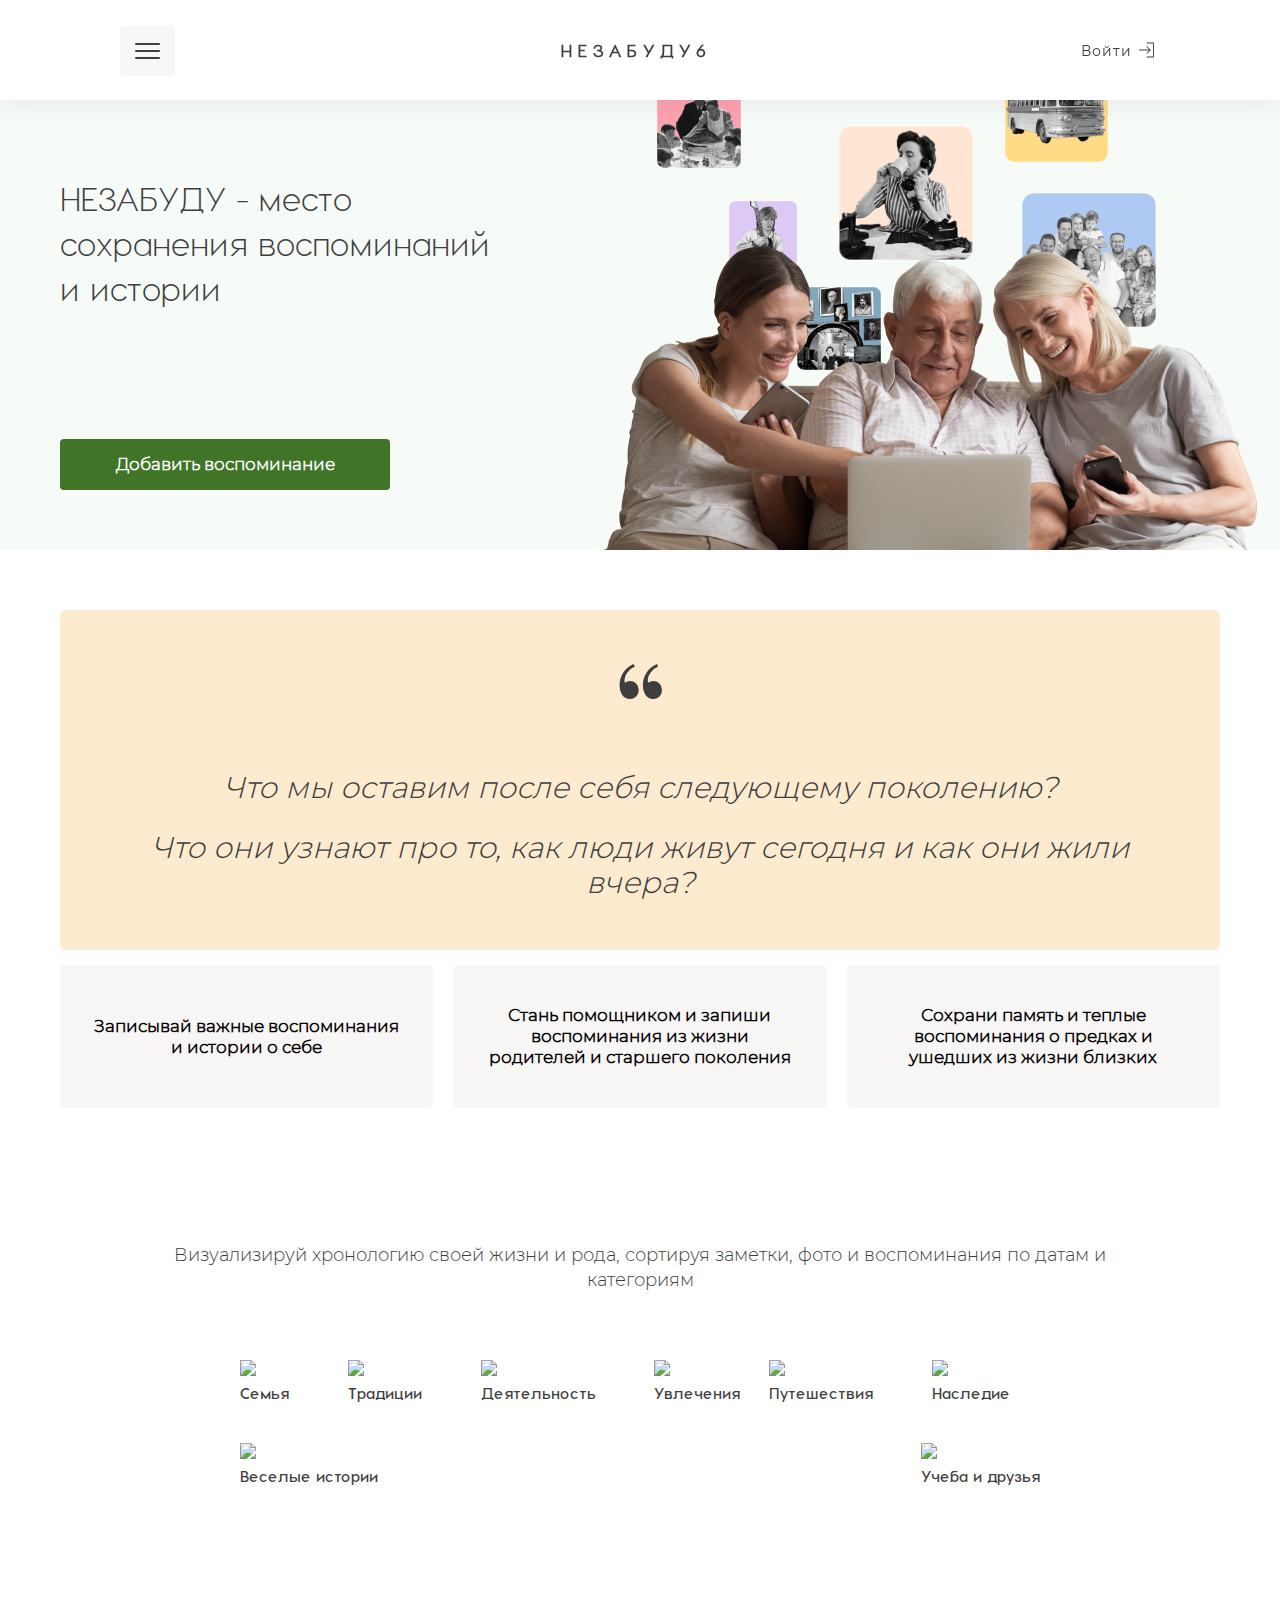
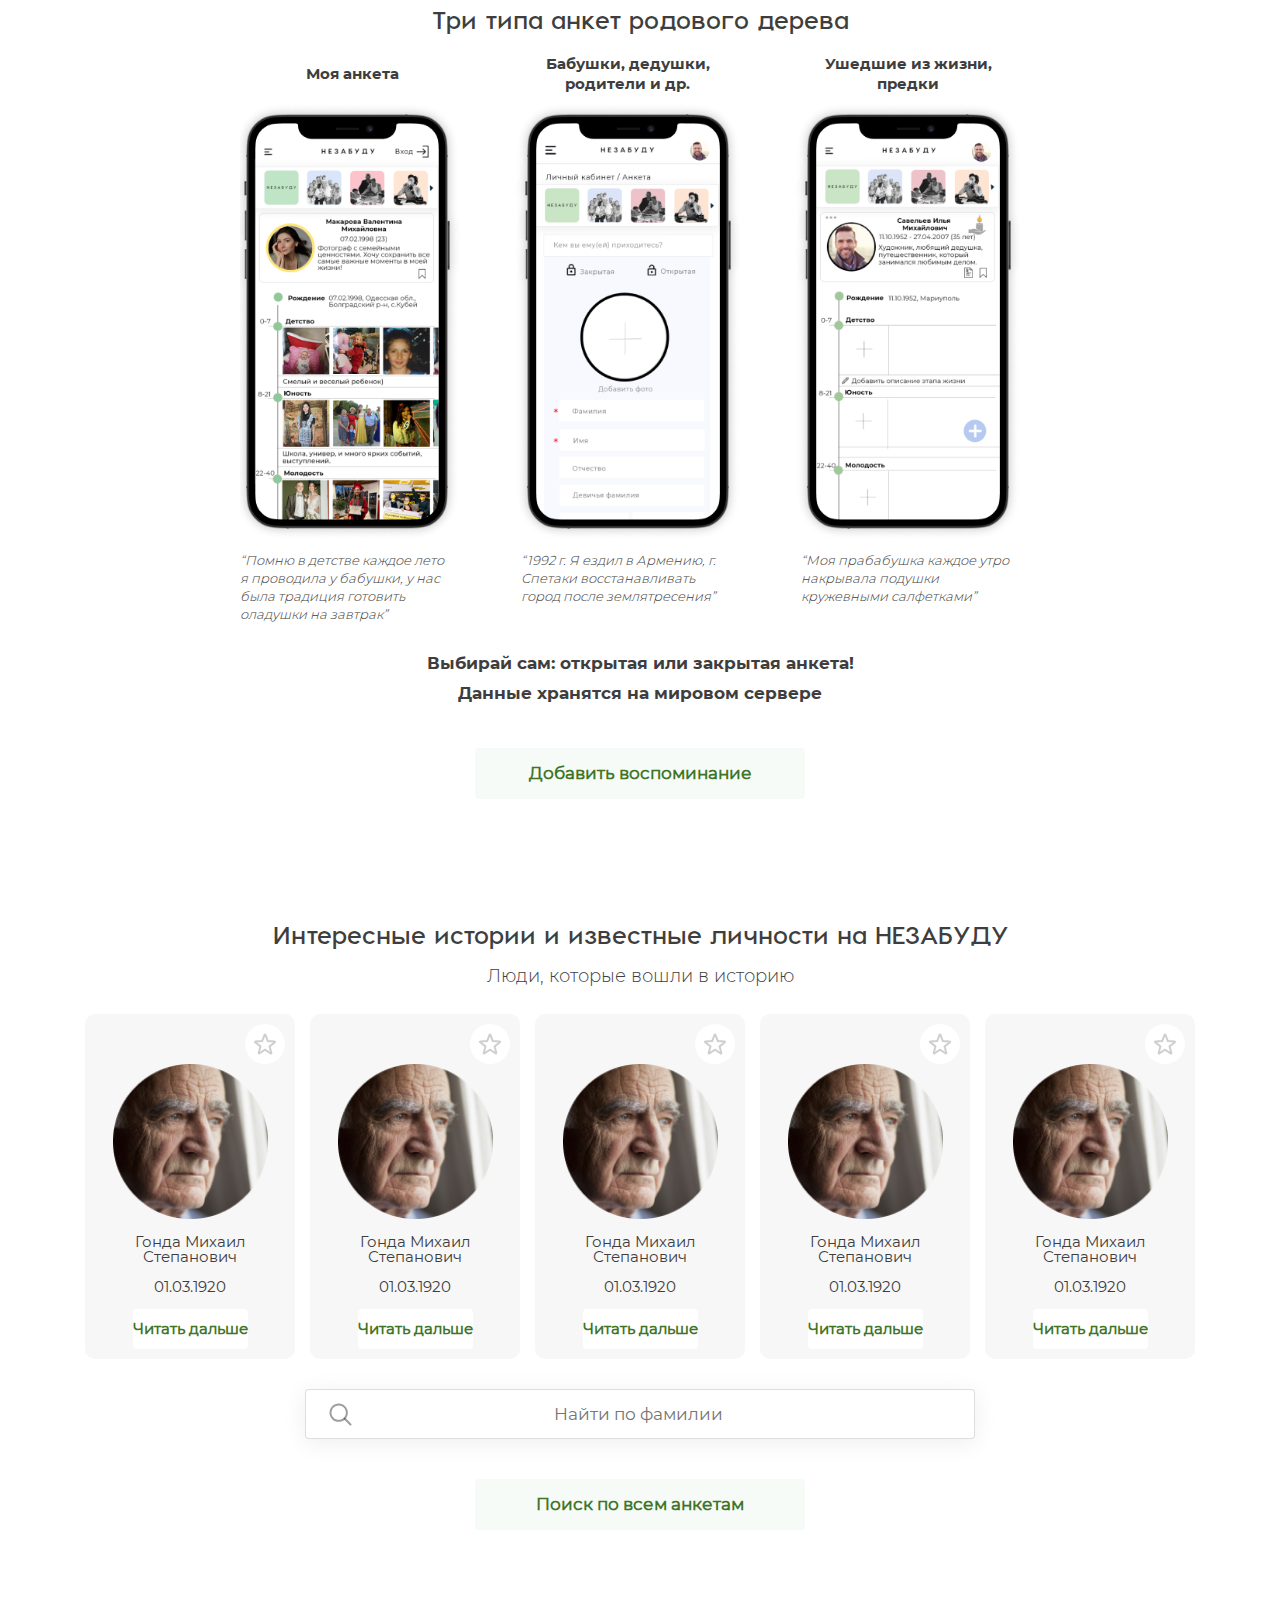
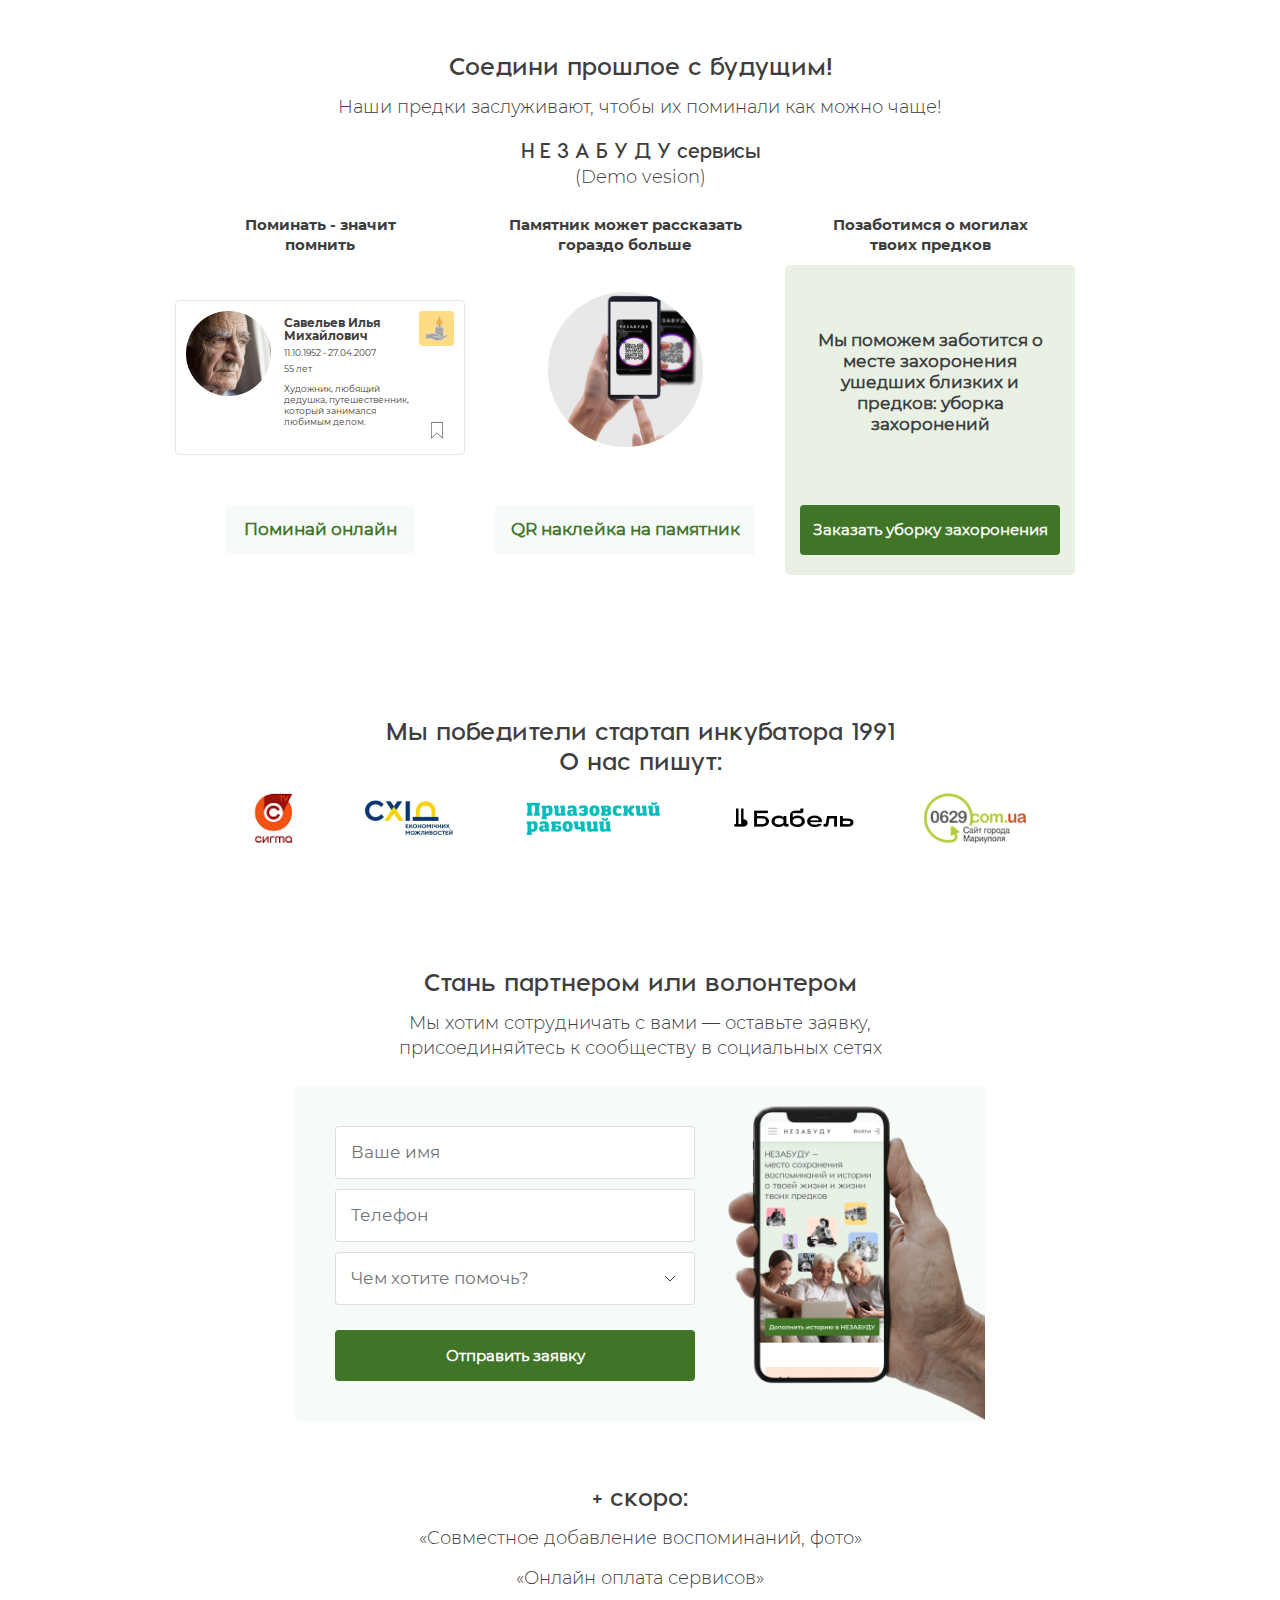
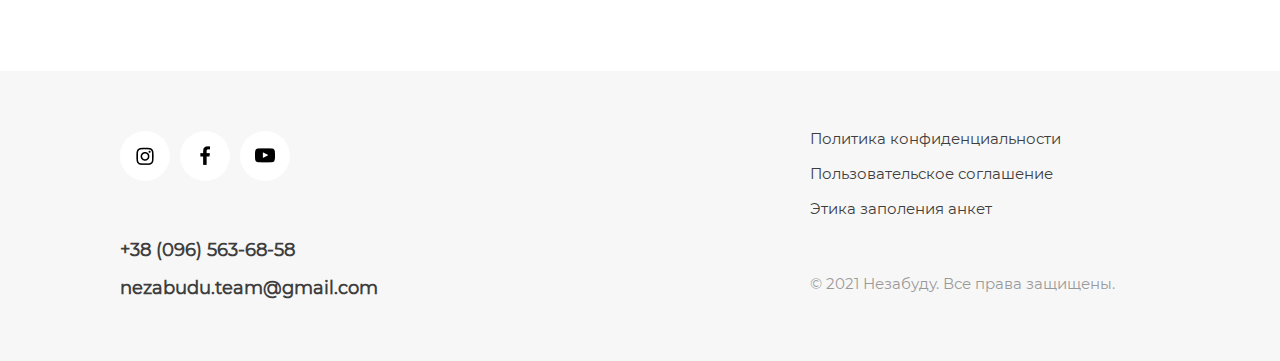
==== index.html @ 25ace6ac "fix" ====
<!DOCTYPE html>
<html lang="ru">
    <head>
        <meta charset="utf-8"/>
        <meta http-equiv="Content-Type" content="text/html; charset=utf-8"/>
        <meta name="viewport" content="width=device-width, initial-scale=1.0"/>
        <title>Nezabudu</title>

        <link rel="stylesheet" href="css/main.css?7" type="text/css" media="all"/>
        <link rel="stylesheet" href="css/reset.css" type="text/css" media="all"/>


        <!-- <link rel="stylesheet" href="https://unpkg.com/swiper@7/swiper-bundle.min.css"/>
        <script src="https://unpkg.com/swiper@7/swiper-bundle.min.js" defer></script> -->

        <link rel="stylesheet" type="text/css" href="js/slick-1.8.1/slick/slick.css?3"/>
        <link rel="stylesheet" type="text/css" href="js/slick-1.8.1/slick/slick-theme.css?3"/>
        <script type="text/javascript" src="//code.jquery.com/jquery-1.11.0.min.js"></script>
        <script type="text/javascript" src="//code.jquery.com/jquery-migrate-1.2.1.min.js"></script>
        <script type="text/javascript" src="js/slick-1.8.1/slick/slick.min.js"></script>

        <script type="text/javascript" src="js/main.js?7" defer></script>

    </head>
    <body>
        <header>
            <div id="header">
                <div class="header-title">НЕЗАБУДУ6</div>
                <a href="">
                        <div id="login">
                        Войти
                        <img src="img/sign-in.svg">
                    </div>
                </a>
            </div>
            <div class="menu">
                <input type="checkbox" id="menu-checkbox" />
                <label class="drawer-burg" for="menu-checkbox" onclick>
                    <span></span>
                    <span></span>
                    <span></span>
                </label>
                <div id="drawer-menu">
                    <label id="drawer-close" for="menu-checkbox">
                        <span></span>
                        <span></span>
                    </label>
                    <a href="">
                        <label for="menu-checkbox">
                            <div id="menu-1" class="drawer-menu"><img src="img/menu1.svg">Сохранить память</div>
                        </label>
                    </a>
                    <a href="">
                        <label for="menu-checkbox">
                            <div id="menu-2" class="drawer-menu"><img src="img/menu2.svg">Смотреть все анкеты</div>
                        </label>
                    </a>
                    <a href="">
                        <label for="menu-checkbox">
                            <div id="menu-3" class="drawer-menu"><img src="img/menu3.svg">Найти место захоронения</div>
                        </label>
                    </a>
                    <a href="">
                        <label for="menu-checkbox">
                            <div id="menu-4" class="drawer-menu"><img src="img/menu4.svg">Известные личности</div>
                        </label>
                    </a>
                    <a href="">
                        <label for="menu-checkbox">
                            <div id="menu-5" class="drawer-menu"><img src="img/menu5.svg">Уход за захоронениями</div>
                        </label>
                    </a>
                    <a href="">
                        <label for="menu-checkbox">
                            <div id="menu-6" class="drawer-menu"><img src="img/menu6.svg">Заказать QR код</div>
                        </label>
                    </a>
                    <a href="">
                        <label for="menu-checkbox">
                            <div id="menu-7" class="drawer-menu"><img src="img/menu7.svg">Стать партнером</div>
                        </label>
                    </a>
                    <a href="">
                        <label for="menu-checkbox">
                            <div id="menu-8" class="drawer-menu"><img src="img/menu8.svg">Стать волонтером</div>
                        </label>
                    </a>
                    <div id="menu-lang" class="drawer-menu"><input id="select-language" name="language" value= "Русский" readonly></input></div>

                </div>
            </div>
        </header>
        <main>
            <div id="main">
                <div class="wellcome-page">
                    <div class="wellcome-title">
                        НЕЗАБУДУ - место сохранения воспоминаний и истории
                    </div>
                    <a href="">
                        <div class="add-memory-button button">Добавить воспоминание</div>
                    </a>
                </div>
                <div class="cite-page">
                    <div class="cite-1">
                        <p>“</p>
                        Что мы оставим после себя следующему поколению? 
                        <p>Что они узнают про то, как люди живут сегодня и как они жили вчера?</p>
                    </div>
                    <div class="cite-2 cite">
                        Записывай важные воспоминания и истории о себе
                    </div>
                    <div class="cite-3 cite">
                        Стань помощником и запиши воспоминания из жизни родителей и старшего поколения
                    </div>
                    <div class="cite-4 cite">
                        Сохрани память и теплые воспоминания о предках и ушедших из жизни близких
                    </div>
                </div>
                <div class="timeline-type-page">
                    <div class="timeline-type-title title-2">
                        Визуализируй хронологию своей жизни и рода, сортируя заметки, фото и воспоминания по датам и категориям
                    </div>
                    <div class="timeline-type-block">
                        <div class="timeline-type">
                            <img src="img/Group1.jpg">
                            <div class="timeline-desc">Семья</div>
                        </div>
                        <div class="timeline-type">
                            <img src="img/Group2.jpg">
                            <div class="timeline-desc">Традиции</div>
                        </div>
                        <div class="timeline-type">
                            <img src="img/Group3.jpg">
                            <div class="timeline-desc">Деятельность</div>
                        </div>
                        <div class="timeline-type">
                            <img src="img/Group4.jpg">
                            <div class="timeline-desc">Увлечения</div>
                        </div>
                        <div class="timeline-type">
                            <img src="img/Group5.jpg">
                            <div class="timeline-desc">Путешествия</div>
                        </div>
                        <div class="timeline-type">
                            <img src="img/Group6.jpg">
                            <div class="timeline-desc">Наследие</div>
                        </div>
                        <div class="timeline-type">
                            <img src="img/Group7.jpg">
                            <div class="timeline-desc">Веселые истории</div>
                        </div>
                        <div class="timeline-type">
                            <img src="img/Group8.jpg">
                            <div class="timeline-desc">Учеба и друзья</div>
                        </div>
                    </div>
                </div>
                <div class="profile-type-page">
                    <div class="profile-type-title title">
                        Три типа анкет родового дерева
                    </div>
                    <div class="profile-type-block slide">
                        <div class="profile-type-block-1 profile-block">
                            <div class="profile-title-1 profile-title">Моя анкета</div>
                            <img src="img/mob1.png">
                            <div class="profile-desc-1 profile-desc">
                                “Помню в детстве каждое лето я проводила у бабушки, у нас была традиция готовить оладушки на завтрак”
                            </div>
                        </div>
                        <div class="profile-type-block-2 profile-block">
                            <div class="profile-title-2 profile-title">Бабушки, дедушки, родители и др.</div>
                            <img src="img/mob2.png">
                            <div class="profile-desc-2 profile-desc">
                                “1992 г. Я ездил в Армению, г. Спетаки восстанавливать город после землятресения”
                            </div>
                        </div>
                        <div class="profile-type-block-3 profile-block">
                            <div class="profile-title-3 profile-title">Ушедшие из жизни, предки</div>
                            <img src="img/mob3.png">
                            <div class="profile-desc-3 profile-desc">
                                “Моя прабабушка каждое утро накрывала подушки кружевными салфетками”
                            </div>
                        </div>
                    </div>
                    <div class="profile-ps">
                        Выбирай сам: открытая или закрытая анкета!
                        <br>Данные хранятся на мировом сервере 
                    </div>
                    <a href="">
                        <div class="add-memory-button button">Добавить воспоминание</div> 
                    </a>                   
                </div>
                <div class="search-page">
                    <div class="search-title title">
                        Интересные истории и известные личности на НЕЗАБУДУ
                    </div>
                    <div class="search-title-2 title-2">
                        Люди, которые вошли в историю
                    </div>
                    <!-- <div class="swiper"> -->
                        <div class="famous-profiles-block slide">
                            <div class="famous-profile-1 famous-profile swiper-slide">
                                <div class="favorite-profile"><img src="img/favorite.svg"></div>
                                <div class="img-profile"><img src="img/pensioner1.png"></div>
                                <div class="name-profile">Гонда Михаил Степанович</div>
                                <div class="birth-profile">01.03.1920</div>
                                <a href="">
                                    <div class="open-profile-button button">Читать дальше</div>
                                </a>
                            </div>
                            <div class="famous-profile-2 famous-profile swiper-slide">
                                <div class="favorite-profile"><img src="img/favorite.svg"></div>
                                <div class="img-profile"><img src="img/pensioner1.png"></div>
                                <div class="name-profile">Гонда Михаил Степанович</div>
                                <div class="birth-profile">01.03.1920</div>
                                <a href="">
                                    <div class="open-profile-button button">Читать дальше</div>
                                </a>
                            </div>
                            <div class="famous-profile-3 famous-profile swiper-slide">
                                <div class="favorite-profile"><img src="img/favorite.svg"></div>
                                <div class="img-profile"><img src="img/pensioner1.png"></div>
                                <div class="name-profile">Гонда Михаил Степанович</div>
                                <div class="birth-profile">01.03.1920</div>
                                <a href="">
                                    <div class="open-profile-button button">Читать дальше</div>
                                </a>
                            </div>
                            <div class="famous-profile-4 famous-profile swiper-slide">
                                <div class="favorite-profile"><img src="img/favorite.svg"></div>
                                <div class="img-profile"><img src="img/pensioner1.png"></div>
                                <div class="name-profile">Гонда Михаил Степанович</div>
                                <div class="birth-profile">01.03.1920</div>
                                <a href="">
                                    <div class="open-profile-button button">Читать дальше</div>
                                </a>
                            </div>
                            <div class="famous-profile-5 famous-profile swiper-slide">
                                <div class="favorite-profile"><img src="img/favorite.svg"></div>
                                <div class="img-profile"><img src="img/pensioner1.png"></div>
                                <div class="name-profile">Гонда Михаил Степанович</div>
                                <div class="birth-profile">01.03.1920</div>
                                <a href="">
                                    <div class="open-profile-button button">Читать дальше</div>
                                </a>
                            </div>
                        </div>
                        <!-- <div class="famous-profiles-block-pag swiper-pagination"></div> -->
                    <!-- </div> -->
                    <form class="search-block">
                        <input id="search-profile" type="search" placeholder="Найти по фамилии" required>
                        <a href="">
                            <button id="search-button" class="search-button button" type="submit">Поиск по всем анкетам</button>
                        </a>
                    </form>
                </div>
                <div class="memory-page">
                    <div class="memory-title-big title">Соедини прошлое с будущим!</div>
                    <div class="memory-title-2 title-2">
                        Наши предки заслуживают, чтобы их поминали как можно чаще!
                    </div>
                    <div class="memory-title-ps title">Н Е З А Б У Д У сервисы</div>
                    <div class="memory-title-ps title-2">(Demo  vesion)</div>
                    <div class="memory-desc-block slide">
                        <div class="memory-block-1 memory-block">
                            <div class="memory-title-1 memory-title">Поминать - значит помнить</div>
                            <div class="memory-img-1 memory-img">
                                <img class="memory-avatar" src="img/pensioner1.png">
                                <div class="memory-desc-1">
                                    <div class="memory-name">Савельев Илья Михайлович</div>
                                    <div class="memory-birth">11.10.1952 - 27.04.2007</div>
                                    <div class="memory-age">55 лет</div>
                                    <div class="memory-history">Художник, любящий дедушка, путешественник, который занимался любимым делом.</div>
                                </div>
                                <div class="memory-icon">
                                    <div class="memory-img-2-wrap"><img src="img/memory2.png"></div>
                                    <img class="memory-icon-2" src="img/memory3.svg">
                                </div>
                            </div>
                            <a href="">
                                <div class="memory-button-1 memory-button button">Поминай онлайн</div>
                            </a>
                        </div>
                        <div class="memory-block-2 memory-block">
                            <div class="memory-title-2 memory-title">Памятник может рассказать гораздо больше</div>
                            <div class="memory-img-2 memory-img">
                                <img src="img/memory1.png">
                                <div class="memory-block-2-desc"></div>
                            </div>
                            <a href="">
                                <div class="memory-button-2 memory-button button">QR наклейка на памятник</div>
                            </a>
                        </div>
                        <div class="memory-block-3 memory-block">
                            <div class="memory-title-3 memory-title">Позаботимся о могилах твоих предков</div>
                            <div class="memory-block-3-wrap">
                                <div class="memory-img-3">
                                    Мы поможем заботится о месте захоронения ушедших близких и предков: уборка захоронений
                                </div>
                                <a href="">
                                    <div class="memory-button-3 memory-button button">Заказать уборку захоронения</div>
                                </a>
                            </div>
                        </div>
                    </div>
                </div>
                <div class="awards-page">
                    <div class="awards-title title">
                        Мы победители стартап инкубатора 1991
                        <br>О нас пишут:
                    </div>
                    <div class="awards-block">
                        <div class="awards-img-1 awards-img"><img src="img/award1.png"></div>
                        <div class="awards-img-2 awards-img"><img src="img/award2.png"></div>
                        <div class="awards-img-3 awards-img"><img src="img/award3.png"></div>
                        <div class="awards-img-4 awards-img"><img src="img/award4.png"></div>
                        <div class="awards-img-5 awards-img"><img src="img/award5.png"></div>
                    </div>
                </div>
                <div class="volunteer-page">
                    <div class="volunteer-title title">Стань партнером или волонтером</div>
                    <div class="volunteer-title-2 title-2">
                        Мы хотим сотрудничать с вами — оставьте заявку, присоединяйтесь к сообществу в социальных сетях
                    </div> 
                    <div class="volunteer-form-block">
                        <div class="volunteer-img">
                            <img src="img/volunteer1.png">
                        </div>
                        <form class="volunteer-form">
                            <input id="volunteer-name" type="text" placeholder="Ваше имя" required>
                            <input id="volunteer-tel" type="tel" placeholder="Телефон" required>
                            <input id="volunteer-work" type="text" placeholder="Чем хотите помочь?" required readonly>

                            <button id="submit-button" class="submit-button button" type="submit">Отправить заявку</button>
                        </form>
                    </div>
                </div>
                <div class="page-ps">
                    <div class="cite-ps-text">
                        <p class="title">+ скоро:</p>
                        <p class="title-2">«Cовместное добавление воспоминаний, фото»</p>
                        <p class="title-2">«Онлайн оплата сервисов»</p>
                    </div>
                </div>
            </div>
        </main>
        <footer>
            <div id="footer">
                <div class="socnet-block">
                    <div class="inst socnet"><img src="img/inst.png"></div>
                    <div class="fb socnet"><img src="img/fb.png"></div>
                    <div class="ytb socnet"><img src="img/ytube.png"></div>
                </div>
                <div class="contacts">
                    <a class="contact-tel" href="tel:+380965636858">+38 (096) 563-68-58</a>
                    <a class="contact-email" href="mailto:nezabudu.team@gmail.com">nezabudu.team@gmail.com</a>
                </div>
                <div class="add-info">
                    <a class="privacy-policy link-info" href="">Политика конфиденциальности</a>
                    <a class="terms-use link-info" href="">Пользовательское соглашение</a>
                    <a class="ethics-use link-info" href="">Этика заполения анкет</a>
                </div>
                <div class="license">© 2021 Незабуду. Все права защищены.</div>
            </div>
        </footer>
    </body>
</html>
---- css/main.css ----
@import url(reset.css);

@font-face {
    font-family: "Visby CF bold";
    src: url('../fonts/VisbyCF/VisbyCF-Bold.ttf') format('truetype');
    font-weight: normal;
    font-style: normal;
    font-display: block;
}
@font-face {
    font-family: "Visby CF medium";
    src: url('../fonts/VisbyCF/VisbyCF-Medium.ttf') format('truetype');
    font-weight: normal;
    font-style: normal;
    font-display: block;
}
@font-face {
    font-family: "Visby CF light";
    src: url('../fonts/VisbyCF/VisbyCF-Light.ttf') format('truetype');
    font-weight: normal;
    font-style: normal;
    font-display: block;
}
@font-face {
    font-family: "Montserrat bold";
    src: url('../fonts/Montserrat/Montserrat-Bold.ttf') format('truetype');
    font-weight: normal;
    font-style: normal;
    font-display: block;
}
@font-face {
    font-family: "Montserrat regular";
    src: url('../fonts/Montserrat/Montserrat-Regular.ttf') format('truetype');
    font-weight: normal;
    font-style: normal;
    font-display: block;
}
@font-face {
    font-family: "Montserrat light";
    src: url('../fonts/Montserrat/Montserrat-Light.ttf') format('truetype');
    font-weight: normal;
    font-style: normal;
    font-display: block;
}
@font-face {
    font-family: "Playfair Display SC regular";
    src: url('../fonts/Playfair_Display_SC/PlayfairDisplaySC-Regular.ttf') format('truetype');
    font-weight: normal;
    font-style: normal;
    font-display: block;
}

body * {
    font-family: "Visby CF light", Arial, sans-serif;
    color: #3E3E3E;
    box-sizing: border-box;
    -webkit-tap-highlight-color: rgba(0, 0, 0, 0);
}
a {text-decoration: none;}
#header, #main, #footer {
    min-width: 320px;
}
#header {
    height: 60px;
    display: flex;
    align-items: center;
    position: fixed;
    background: #ffffff;
    width: 100%;
    box-shadow: 0px 4px 24px rgba(0, 0, 0, 0.07);
    z-index: 300;

}

#menu-checkbox {
    display: none;
}
#drawer-menu {
    display: flex;
    min-height: 560px;
    height: calc(100vh - 60px);
    background: #F7F7F7;
    font-family: "Montserrat regular", Arial, sans-serif;
    font-size: 17px;
    font-weight: 900;
    flex-direction: column;
    position: fixed;
    width: 100%;
    left: 0;
    top: calc(-100vh - 120px);
    transition: 0.4s;
    z-index: 290;

}
#menu-checkbox:checked ~ #drawer-menu {
    /* display: flex; */
    top: 60px;

}
#drawer-menu span {
    display: none;
}
.drawer-menu {
    height: 60px;
    margin-bottom: 2px;
    background: #ffffff;
    display: flex;
    align-items: center;
    padding-left: 30px;
    
}
#menu-lang {
    display: flex;
    align-items: flex-end;
    font-size: 16px;
    font-weight: 100;
    flex-grow: 1;
    background: #F7F7F7;
    padding-left: 0;
    position: relative;

}
#menu-lang input {
    height: 60px;
    background: #ffffff;
    width: 100%;
    display: flex;
    align-items: center;
    justify-content: space-between;
    padding-left: 15px;
    background: url(../img/menu-lang.svg) white;
    background-position: calc(100% - 35px) center;
    background-repeat: no-repeat;
    border: none;
    cursor: pointer;


}
#select-languageautocomplete-list {
    position: absolute;
    width: 100%;
    background: white;
    bottom: 60px;
    border-top: 1px solid rgba(62, 62, 62, 0.17);
    border-bottom: 1px solid rgba(62, 62, 62, 0.17);
}
#select-languageautocomplete-list div {
    height: 60px;
    display: flex;
    align-items: center;
    padding-left: 15px;
    border-bottom: 1px solid rgba(62, 62, 62, 0.17);

}
#select-languageautocomplete-list div:last-child {

    border-bottom: none;

}

#drawer-menu img {
    margin-right: 15px;
}
.drawer-burg {
    width: 35px;
    height: 35px;
    display: flex;
    flex-direction: column;
    justify-content: center;
    align-items: center;
    z-index: 310;
    margin-left: 20px;
    margin-top: 13px;
    position: fixed;
    cursor: pointer;
    /* position: absolute;
    top: 37px;
    right: 20px; */
}
.drawer-burg span {
    width: 25px;
    height: 2px;
    border-radius: 5px;

    background-color: #3E3E3E;
    position: absolute;
    /* transition: 0.4s; */


}
.drawer-burg span:nth-child(1) {
    transform: translateY(7px);
}
.drawer-burg span:nth-child(3) {
    transform: translateY(-7px);
}
#menu-checkbox:checked + .drawer-burg span:nth-child(1) {
    transform: rotate(45deg);
}
#menu-checkbox:checked + .drawer-burg span:nth-child(2) {
    display: none;
}
#menu-checkbox:checked + .drawer-burg span:nth-child(3) {
    transform: rotate(-45deg);
}
.header-title { 
    font-family: "Visby CF medium", Arial, sans-serif;
    font-style: normal;
    font-weight: bold;
    font-size: 17.5px;
    letter-spacing: 0.33em;
    flex-grow: 1;
    padding-left: 17px;
    margin-left: 55px;

}


#login {
    font-family: "Montserrat regular", Arial, sans-serif;
    font-style: normal;
    font-weight: 500;
    font-size: 14px;
    letter-spacing: 1px;
    display: flex;
    align-items: flex-end;
    margin-right: 5px;
    cursor: pointer;

}
#login img {
    margin: 0 6px;
}

#main {
    padding-top: 60px; 
}
.button {
    font-family: "Montserrat regular", Arial, sans-serif;
    font-weight: 600;
    font-size: 15px;
    height: 51px;
    border-radius: 4px;
    display: flex;
    align-items: center;
    justify-content: center;
    cursor: pointer;
    border: none;
}
.wellcome-page {
    display: flex;
    flex-direction: column;
    height: 580px;
    background: linear-gradient(0deg, #E7F1E6, #E7F1E6), #F7FBF7 url(img/wpage2.png);
    padding: 20px 15px;
    background-image: url('../img/wpage-small.png');
    background-position-x: center;
    background-repeat: no-repeat;
    background-position-y: bottom;
    background-size: cover;
}
.wellcome-title {
    font-family: "Visby CF light", Arial, sans-serif;
    color: #3E3E3E;
    font-weight: 500;
    font-size: 23px;
    line-height: 30px;
    flex-grow: 1;
    padding-top: 15px;

}
.wellcome-page .add-memory-button {
    font-family: "Montserrat light", Arial, sans-serif;
    width: 290px;
    background: linear-gradient(0deg, #407528, #407528), rgba(255, 255, 255, 0.35);
    color: #FFFFFF;
    font-weight: 600;
    font-size: 17px;
    margin: auto;
    
}
.cite-page {
    padding: 70px 15px;
    font-family: "Montserrat light", Arial, sans-serif;
}
.cite-1 p:first-child {
    font-family: "Playfair Display SC regular", Arial, sans-serif;
    font-style: normal;
    font-weight: normal;
    font-size: 137px;
    line-height: 30px;
    margin-bottom: 50px;



}
.cite-1 {
    background-color: #fce0b5a6;
    padding: 55px 25px 30px;
    border-radius: 5px;
    border-radius: 5px;
    font-weight: 500;
    font-size: 18px;
    line-height: 25px;
    font-style: italic;

}
.cite-1 p:last-child {
    margin-top: 25px;
}
.cite {
    padding: 40px 30px;
    background-color: #f8f5f5;
    margin-top: 15px;
    border-radius: 5px;
    color: black;
    font-weight: 600;
    font-size: 17px;
    line-height: 21px;
}



.timeline-type-title {
    margin-bottom: 20px;
    text-align: center;
    font-family: "Montserrat light", Arial, sans-serif;
    font-size: 15px;
    line-height: 20px;
}

.timeline-type-block {
    display: flex;
    flex-wrap: wrap;
    justify-content: space-between;
    width: 290px
}

.timeline-desc {
    text-align: center;
    margin-top: 10px;
    font-family: "Visby CF bold", Arial, sans-serif;
    font-size: 15px;
}

.timeline-type {
    margin-top: 25px;
}

.timeline-type img {
    width: 135px;
    /* height: 135px; */
}

.title {
    font-family: "Visby CF bold", Arial, sans-serif;
    font-size: 25px;
    line-height: 30px;
    text-align: center;
    margin-top: 70px;
}
.title-2 {
    font-family: "Montserrat light", Arial, sans-serif;
    font-size: 18px;
    margin: 15px 0 25px;
    text-align: center;
    line-height: 25px;
    padding: 0 5px;
}
.slide {
    min-width: 0;
}

.timeline-type-page, 
.profile-type-page, 
.memory-page, 
.awards-page, 
.volunteer-page {
    padding: 0 15px;
    display: flex;
    flex-direction: column;
    align-items: center;
}
.profile-block {
    display: flex;
    flex-direction: column;
    align-items: center;
    width: 214px;
    margin-right: 25px;

}

.profile-block img {
    width: 230px;
}

.profile-title {
    font-family: "Montserrat bold", Arial, sans-serif;
    font-size: 15px;
    line-height: 20px;
    margin: 25px 0 13px;
    height: 30px;
}
.profile-title-1 {
    margin-right: auto;
    margin-left: 10px;
}

.profile-desc {
    font-family: "Montserrat light", Arial, sans-serif;
    font-style: italic;
    font-size: 13px;
    line-height: 18px;
    margin-top: 10px;
}
.profile-type-block {

    overflow: hidden;
    width: 100vw;
    padding-left: 15px;
}
.profile-ps {
    font-family: "Montserrat bold", Arial, sans-serif;
    font-size: 17px;
    line-height: 30px;
    text-align: center;
    margin: 25px 0 10px;
}
.memory-desc-block::-webkit-scrollbar, .profile-type-block::-webkit-scrollbar, .famous-profiles-block::-webkit-scrollbar { width: 0; }
.memory-desc-block, .profile-type-block, .famous-profiles-block { -ms-overflow-style: none; }
.memory-desc-block, .profile-type-block, .famous-profiles-block { overflow: -moz-scrollbars-none; }

.profile-type-page .add-memory-button {
    margin-top: 30px;
    background: linear-gradient(0deg, #F7FBF7, #F7FBF7), #407528;
    color: #407528;
    font-family: "Montserrat regular", Arial, sans-serif;
    font-weight: 600;
    font-size: 17px;
    width: 290px;

}
.search-page {
    padding: 0 15px;
    display: flex;
    flex-direction: column;
    align-items: center;
}
.famous-profiles-block {
    display: flex;
    overflow: hidden;
    /* overflow-x: scroll; */
    width: 100vw;
    padding-left: 15px;
}
.famous-profile {
    font-family: "Montserrat regular", Arial, sans-serif;
    font-size: 15px;    
    background: #F7F7F7;
    border-radius: 10px; 
    width: 210px;
    height: 345px; 
    display: flex;
    flex-direction: column;
    align-items: center;
    padding: 10px;
    margin-right: 15px;
}
.famous-profile:last-child {
    margin-right: 0;
}
.favorite-profile {
    background: #ffffff;
    width: 40px;
    height: 40px;
    border-radius: 50%;
    display: flex;
    align-items: center;
    justify-content: center;
    margin-left: auto;

}
.img-profile {
    padding: 0px 20px;
}
.img-profile img {
    width: 155px;
}
.name-profile {
    margin: 15px 0;
    font-weight: 500;
    text-align: center;
}
.open-profile-button {
    background: #FFFFFF;
    color: #407528;
    width: 100%;
    height: 40px;
    margin-top: 15px;
    font-weight: 900;

}
.search-block {
    display: flex;
    flex-direction: column;
    align-items: center;
}
#search-profile {
    font-family: "Montserrat regular", Arial, sans-serif;
    font-size: 17px;
    text-align: left;
    padding-left: 65px;
    box-sizing: border-box;
    margin: 25px 0;
    height: 50px;
    width: 290px;
    color: rgba(62, 62, 62, 0.5);
    background-image: url('../img/search.svg');
    background-position: 23px 13px;
    background-repeat: no-repeat;
    outline: none;
    border: 1px solid rgba(62, 62, 62, 0.17);
    box-shadow: 0px 4px 24px rgba(0, 0, 0, 0.07);
    border-radius: 4px;
}
.search-button {
    background: linear-gradient(0deg, #F7FBF7, #F7FBF7), #407528;
    color: #407528;
    font-family: "Montserrat regular", Arial, sans-serif;
    font-weight: 600;
    font-size: 17px;
    width: 290px;
    border: none;

}
.memory-title {
    font-family: "Montserrat bold", Arial, sans-serif;
    font-size: 15px;
    line-height: 20px;
    margin: 15px 0 30px;
    width: 100%;
    text-align: center;
    padding: 0 40px;
}
.memory-desc-block {

    overflow: hidden;
    width: 100vw;
    padding-left: 15px;
}
.memory-title-2 {
    padding: 0 15px;
    margin: 15px 0;
}
.memory-title-3 {
    margin-bottom: 10px;
}
.memory-title-ps {
    margin-bottom: 10px;
    margin-top: 10px;
    font-size: 20px;
}
.memory-title-ps.title {
    margin-bottom: 0;
}
.memory-title-ps.title-2 {
    margin-top: 0;
    font-size: 18px;

}
.memory-block {
    width: 290px;
    display: flex;
    flex-direction: column;
    align-items: center;
    justify-content: space-between;
    min-height: 355px;
    padding-bottom: 20px;

}

.memory-block-2 {
    margin: 0 15px;

}
.memory-block-3 {
    margin-right: 30px;
}
.memory-img-1 {
    display: flex;
    justify-content: space-between;
    border: 1px solid #E8E8EB;
    border-radius: 4px;
    padding: 10px;
    width: 290px;
    margin: 0 auto;
    height: 155px;
}

.memory-avatar {
    width: 85px;
    height: 85px;
    margin-right: 13px;
}
.memory-desc-1 {
    display: flex;
    flex-direction: column;  
    width: 135px;
  
}
.memory-name {
    width: 140px;
    font-family: "Montserrat bold", Arial, sans-serif;
    font-size: 12px;
    line-height: 13px;
    margin: 5px 0;
}
.memory-birth, .memory-age, .memory-history {
    font-family: "Montserrat regular", Arial, sans-serif;
    font-size: 9px;
    line-height: 11px;
}
.memory-age {
    margin: 5px 0 9px;
}
.memory-img-2-wrap {
    width: 35px;
    height: 35px;
    background: #FFDB85;
    border-radius: 4px;
    display: flex;
    align-items: center;
    justify-content: center;
}
.memory-icon {
    display: flex;
    flex-direction: column;
    justify-content: space-between;
}
.memory-img-2-wrap img {
    width: 25px;
    height: 25px;
}
.memory-icon-2 {
    width: 12px;
    height: 17px;
    margin: 0 auto 5px;
}
.memory-img {
    margin-bottom: 35px;
}
.memory-img-2 img {
    width: 155px;
    margin: 0 auto;
}
.memory-button {
    width: 190px;
    height: 50px;
    background: linear-gradient(0deg, #F7FBF7, #F7FBF7), #407528;
    border-radius: 4px;
    font-family: "Montserrat regular", Arial, sans-serif;
    font-weight: 600;
    font-size: 17px;
    line-height: 21px;
    text-align: center;
    color: #407528;
    margin-bottom: 20px;
}
.memory-block a {
    /* margin-bottom: 20px; */

}
.memory-button-2 {
    width: 260px;
    padding: 0 10px;
}
.memory-img-2 {
    text-align: center;
    width: 290px;

}
.memory-block-3-wrap {
    display: flex;
    flex-direction: column;
    background: #c2d9b861;
    border-radius: 5px;
    padding: 0 15px;
}
.memory-img-3 {
    margin: 65px 0 70px;
    font-family: "Montserrat regular", Arial, sans-serif;
    font-weight: 600;
    font-size: 17px;
    line-height: 21px;
    text-align: center;
}
.memory-button-3 {
    background: linear-gradient(0deg, #407528, #407528), #407528;
    border-radius: 4px;
    color: #F7FBF7;
    font-family: "Montserrat regular", Arial, sans-serif;
    font-weight: 600;
    font-size: 15px;
    /* margin-bottom: 20px; */
    width: 260px;
    padding: 0 10px;

}
.awards-page {
    display: flex;
    flex-direction: column;

}
.awards-title {
    margin-bottom: 15px;
}
.awards-block {
    display: flex;
    flex-wrap: wrap;
}
.awards-img {
    flex-grow: 1;
    width: 50%;
    text-align: center;
    margin: 10px 0;
    display: flex;
    justify-content: center;
    align-items: center;
}
.volunteer-img img {
    position: relative;
    right: -15px;
    top: -15px;
    width: 290px;

}
.volunteer-img {
    height: 335px;
}
.volunteer-form-block {
    display: flex;
    flex-direction: column;
    align-items: center;
}
.volunteer-form {
    display: flex;
    flex-direction: column;
    align-items: center;
    position: relative;
}
.volunteer-form input {
    font-family: "Montserrat regular", Arial, sans-serif;
    border: 1px solid rgba(62, 62, 62, 0.17);
    border-radius: 4px;
    padding: 15px;
    font-size: 17px;
    line-height: 21px;
    color: rgba(62, 62, 62, 0.5);
    margin-bottom: 10px;
    width: 290px;
}
.submit-button {
    width: 290px;
    background: linear-gradient(0deg, #407528, #407528), rgba(255, 255, 255, 0.35);
    color: #FFFFFF;
}
.volunteer-form img {
    position: relative;
    top: -41px;
    left: 124px;
}
#volunteer-work {
    text-overflow: ellipsis;
    padding-right: 30px;
    cursor: pointer;
    background: url(../img/menu-lang.svg);
    background-repeat: no-repeat;
    background-color: white;
    background-position: 262px center;
    -webkit-tap-highlight-color: rgba(0, 0, 0, 0);

}


#volunteer-workautocomplete-list {
    position: relative;
    background: linear-gradient(0deg, #FFFFFF, #FFFFFF), #3E3E3E;
    border: 1px solid rgba(62, 62, 62, 0.17);
    border-radius: 4px;
    top: -209px;
    font-size: 16px;
    width: 290px;
    position: absolute;
    top: 178px;
    height: 299px;
    overflow-y: scroll;
}
#volunteer-workautocomplete-list div {
    color: rgba(62, 62, 62);
    height: fit-content;
    padding: 15px;
    border-bottom: 1px solid rgba(62, 62, 62, 0.17);
}
#volunteer-workautocomplete-list div:last-child {
    border-bottom: none;
}

.autocomplete-items div:hover {
    /*when hovering an item:*/
    background-color: #F7FBF7;

}
.page-ps {
    margin-bottom: 80px;
    padding: 0 15px;
}
.page-ps .title-2 {
    margin-bottom: 10px;
}
#footer {
    background: #F7F7F7;
    display: flex;
    flex-direction: column;
    align-items: center;
    font-family: "Montserrat regular", Arial, sans-serif;

}

.socnet-block {
    display: flex;
    justify-content: center;
    margin: 40px auto;
}

.socnet {
    background: #ffffff;
    width: 50px;
    height: 50px;
    border-radius: 50%;
    display: flex;
    align-items: center;
    justify-content: center;
    cursor: pointer;

}
.fb {
    margin: 0 10px;
}
.contacts {
    display: flex;
    flex-direction: column;
    align-items: center;
    font-weight: 900;
    font-size: 18px;

}
.contact-tel {
    text-decoration: none;
    margin-bottom: 20px;
}
.add-info {
    display: flex;
    flex-direction: column;
    align-items: center;
    margin: 50px auto;
    font-size: 15px;
}
.terms-use {
    margin: 20px auto;
}
.license {
    text-align: center;
    margin: 0 auto 30px;
    opacity: 0.5;
    font-size: 15px;


}
@media screen and (min-width: 350px) {
    .wellcome-page {
        background-position-y: bottom;

    }
    .timeline-type img {
        width: 155px;
    }
    .timeline-type-block {
        width: 330px;
        margin: 0 auto;
    }
    .wellcome-page .add-memory-button {
        width: 330px;
    }
}
@media screen and (min-width: 420px) {
    .wellcome-page {
        background-size: 130%;
        background-image: url(../img/wpage-big-big.png);

    }
}
@media screen and (min-width: 710px) {
    .wellcome-page {
        background-image: url('../img/wpage-big-big.png');
        background-position-y: 15px;
        background-size: cover;
    }
    .wellcome-title {
        padding-right: 300px;
    }
    .timeline-type-block {
        width: 680px;
        margin: 0 auto;
    }
    .timeline-type {
        margin-top: 25px;
    }
    .timeline-type-title {
        padding: 0 30px;

    }
    .search-title {
        padding: 0 30px;

    }
    #search-profile {
        width: 530px;
        margin-bottom: 40px;
        padding: 0 60px;
        text-align: center;    }
    .profile-type-block {
        justify-content: space-between;
        width: 700px;
        padding-left: 0;
    }
    .profile-title {
        display: flex;
        align-items: center;
        text-align: center;
    }
    .profile-title-1 {
        margin-right: 0;
    }
    .profile-type-page .add-memory-button {
        width: 330px;
    }
    .volunteer-page {
        padding-bottom: 50px;
    }
    .volunteer-title-2 {
        width: 610px;
    }
    .volunteer-form-block {
        flex-direction: row;
        background: #F7FBF7;
        border-radius: 5px;
        padding-left: 40px;

    }
    .volunteer-img {
        order: 1;

    }
    .submit-button {
        margin-bottom: 0;
    }
    
    .search-button {
        width: 330px;
    }
    .volunteer-img img {
        position: relative;
        right: 0px;
        top: 0;
        width: 290px;
    }
    .volunteer-form input {
        width: 360px;
    }
    .volunteer-form img {
        position: relative;
        top: -55px;
        left: 155px;
    }
    #volunteer-work {
        margin-bottom: 25px;
        background-position: 328px center;

    }
    .submit-button {
        width: 360px;

    }
    #volunteer-workautocomplete-list {
        top: 178px;
        width: 360px;
        font-size: 17px;
        height: 305px;

    }
    
}
@media screen and (min-width: 1024px) {
    .title {
        margin-top: 0;
    }
    #header {
        height: 100px;
    }
    .header-title {
        width: 100%;
        text-align: center;
        margin-left: 175px;
    }
    .drawer-burg {
        margin-left: 120px;
        margin-top: 26px;
        background: rgba(0, 0, 0, 0.03);
        border-radius: 4px;
        width: 55px;
        height: 50px;
    }
    #login {
        margin-right: 120px;
    }
    #drawer-menu {
        z-index: 1000;
        width: 465px;
        top: 0;
        left: -465px;
        height: 100vh;
    }
    #menu-checkbox:checked ~ #drawer-menu {
        left: 0; 
        top: 0;
    }
    #drawer-menu span {
        display: none;
        width: 25px;
        height: 2px;
        border-radius: 5px;
        background-color: #3E3E3E;
        position: absolute;
        top: 12px;
        cursor: pointer;
        z-index: 500;


    }
    #drawer-close {
        width: 25px;
        height: 25px;
        position: absolute;
        top: 20px;
        right: -40px;
        cursor: pointer;
        z-index: 500;

    }
    #menu-checkbox:checked ~ #drawer-menu span {
        display: block;
    }

    #drawer-menu span:nth-child(1) {
        transform: rotate(45deg);
    }
    #drawer-menu span:nth-child(2) {
        transform: rotate(-45deg);

    }
    #menu-checkbox:checked ~ #drawer-menu:before {
        content: "";
        width: calc(100vw + 500px);
        height: 100vh;
        left: 465px;
        top:0;
        position: absolute;
        background-color: rgba(0,0,0,.3);
        z-index: 1;
        transition: 0.3s;
    }
    #drawer-menu div,
    #drawer-menu label {
        z-index: 2;
    }
    #menu-lang input {
        background-position: calc(465px - 35px) center;
    }

    .wellcome-page,
    .cite-page,
    .timeline-type-page,
    .profile-type-page, 
    .memory-page, 
    .search-page,
    .awards-page, 
    .volunteer-page {
        padding: 60px 60px;
    }

    #main {
        padding-top: 100px;
    }
    .wellcome-page {
        background-image: url('../img/wpage-big.png');
        background-position-x: right;
        height: 450px;
        background-size: contain;
        background-position-y: bottom;

    
    }
    .wellcome-title {
        width: 450px;
        font-weight: 500;
        font-size: 33px;
        line-height: 45px;
        padding-right: 0;
    }
    .wellcome-page .add-memory-button {
        margin: 0;
        margin-right: auto;
    
    }
    .cite-page {
        display: flex;
        flex-wrap: wrap;
        justify-content: space-between;

    }
    .cite {
        width: calc((100% - 40px) / 3);
        text-align: center;
        display: flex;
        align-items: center;
    }
    .cite-1 {
        flex-grow: 1;
        text-align: center;
        font-size: 30px;
        width: 100%;
        padding: 80px 50px 50px;
        line-height: 35px;


    }
    .cite-3 {
        margin-left: 20px;
        margin-right: 20px;
    }
    .timeline-type-title {
        font-size: 18px;
        line-height: 25px;
        padding: 0 100px;
    }
    .timeline-type-block {
        width: 800px;
        margin: 0 auto;


    }
    .timeline-type {
        margin-top: 40px;
        margin-right: 30px;
    }
    .timeline-type:nth-child(4n) {
        margin-right: 0;
    }
    .profile-type-block {
        display: flex;
        justify-content: space-between;
        width: 800px;


    }
    .profile-title {
        display: flex;
        align-items: center;
        text-align: center;
        
    }
    
    /* .profile-type-block-2 {
        margin: 0 70px;
    } */
    .famous-profiles-block {
        display: flex;
        padding-left: 0;
        justify-content: center;

    }
    .famous-profile:last-child {
        display: none;
    }
    #search-profile {
        width: 670px;
        margin: 30px 0 40px;
    }
    
    .memory-desc-block {
        display: flex;
        justify-content: center;
        padding-left: 0;


    }
    .memory-img-1 {
        height: 155px;
    }
    .awards-block {
        flex-wrap: nowrap;
    }
    .awards-img {
        margin: 0 35px;
    }
    .awards-img:last-child {
        margin-right: 0;
    }
    .awards-img:first-child {
        margin-left: 0;
    }
    
    
    #footer {
        height: 290px;
        flex-wrap: wrap;
        padding: 0 120px;
        align-items: flex-start;
    }
    .socnet-block {
        margin: 60px 0;
    }
    .contacts {
        align-items: flex-start;
    }
    
    .add-info {
        margin: 60px 0;
        align-items: flex-start;
    }
    .license {
        margin: 0;
        text-align: left;

    }
    .add-info, .license {
        width: 350px;
        margin-left: auto;   
    }
    .terms-use {
        margin-left: 0;
        margin-right: 0;
    }
}
@media screen and (min-width: 1130px) {
    .famous-profile:last-child {
        display: flex;
    }
}
/* body {
    font-size: 14px;
    font-weight: 400;
    line-height: 1.46;
    color: #939292;
}


div {
    box-sizing: border-box;
}
.text-gray-dark {
    color: #333;
}
.text-gray-light {
    color: #939292;
}

a,
a:focus,
a:active {
    color: #333;
    text-decoration: none;
    outline: none;
}
.button {
    position: relative;
    box-sizing: border-box;
    color: white;
    transition: 300ms all ease-in-out;
    cursor: pointer;
    border: none;
    text-overflow: ellipsis;
} */
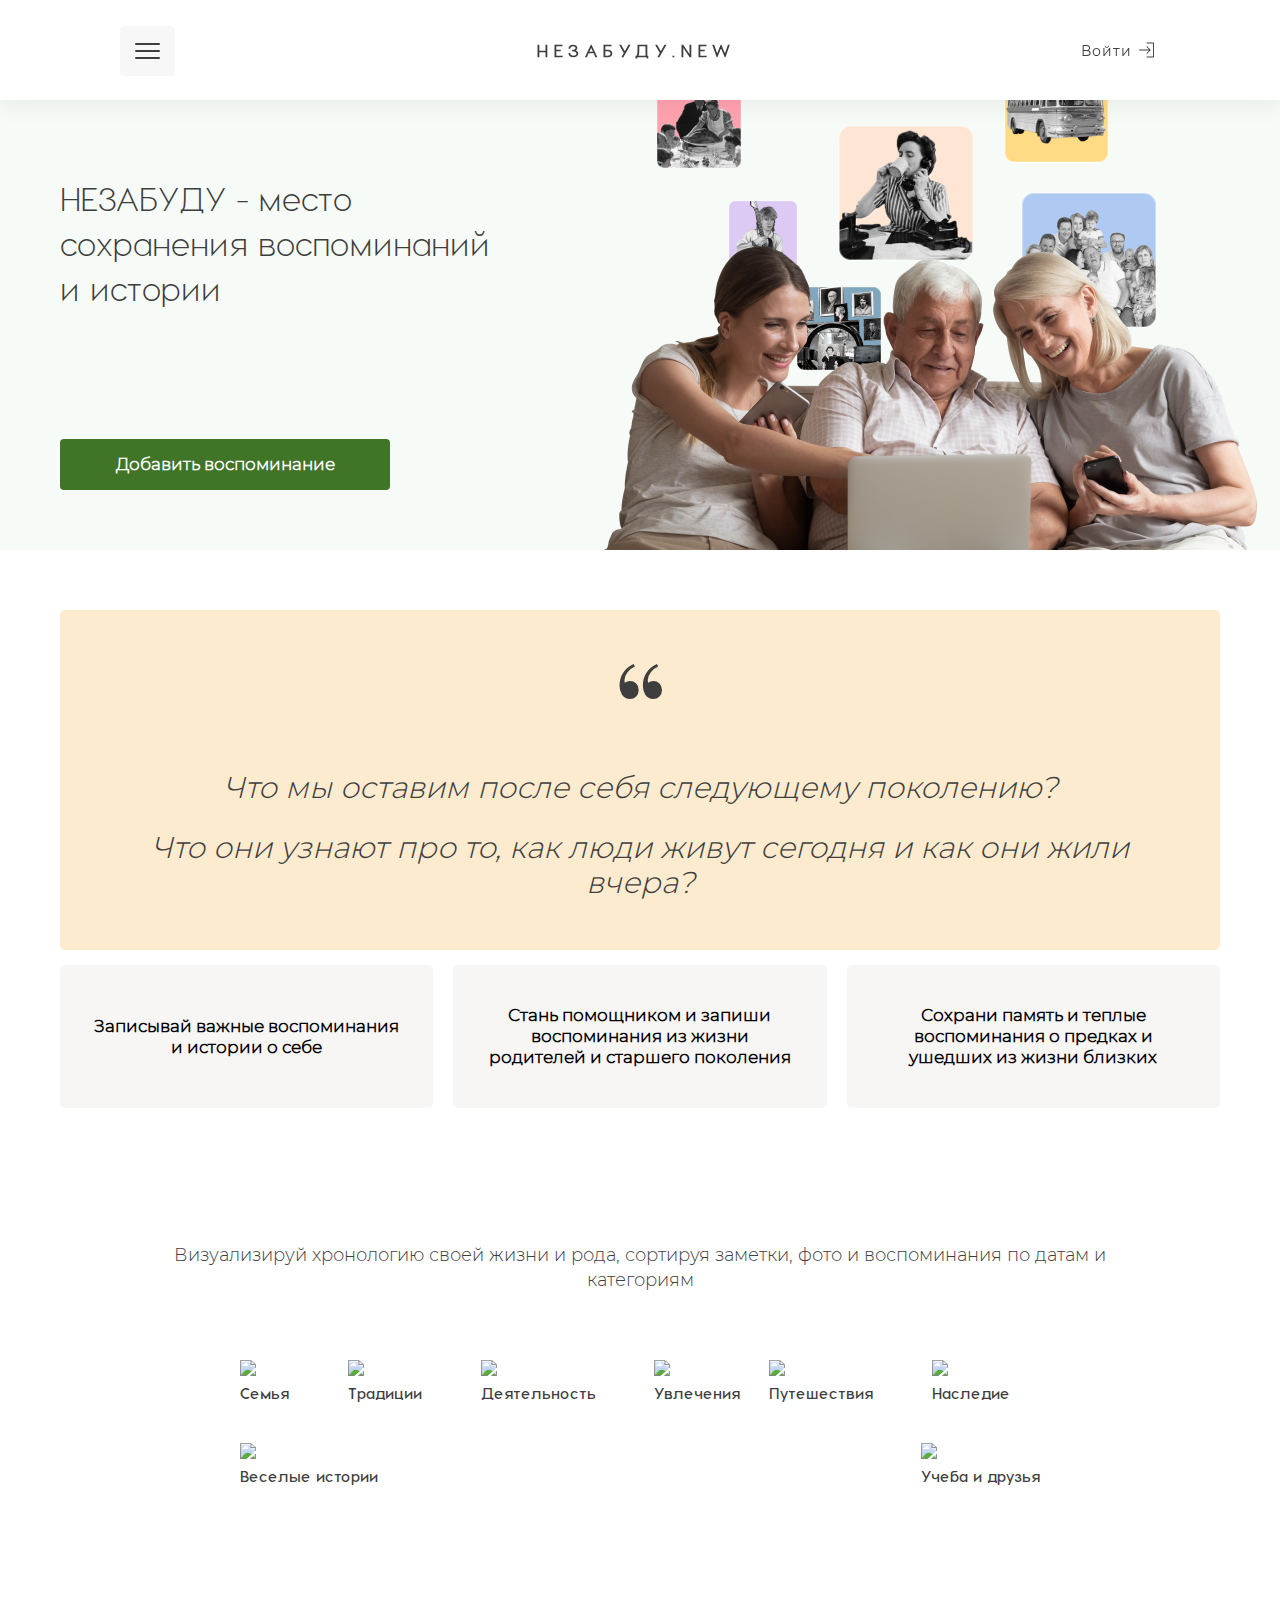
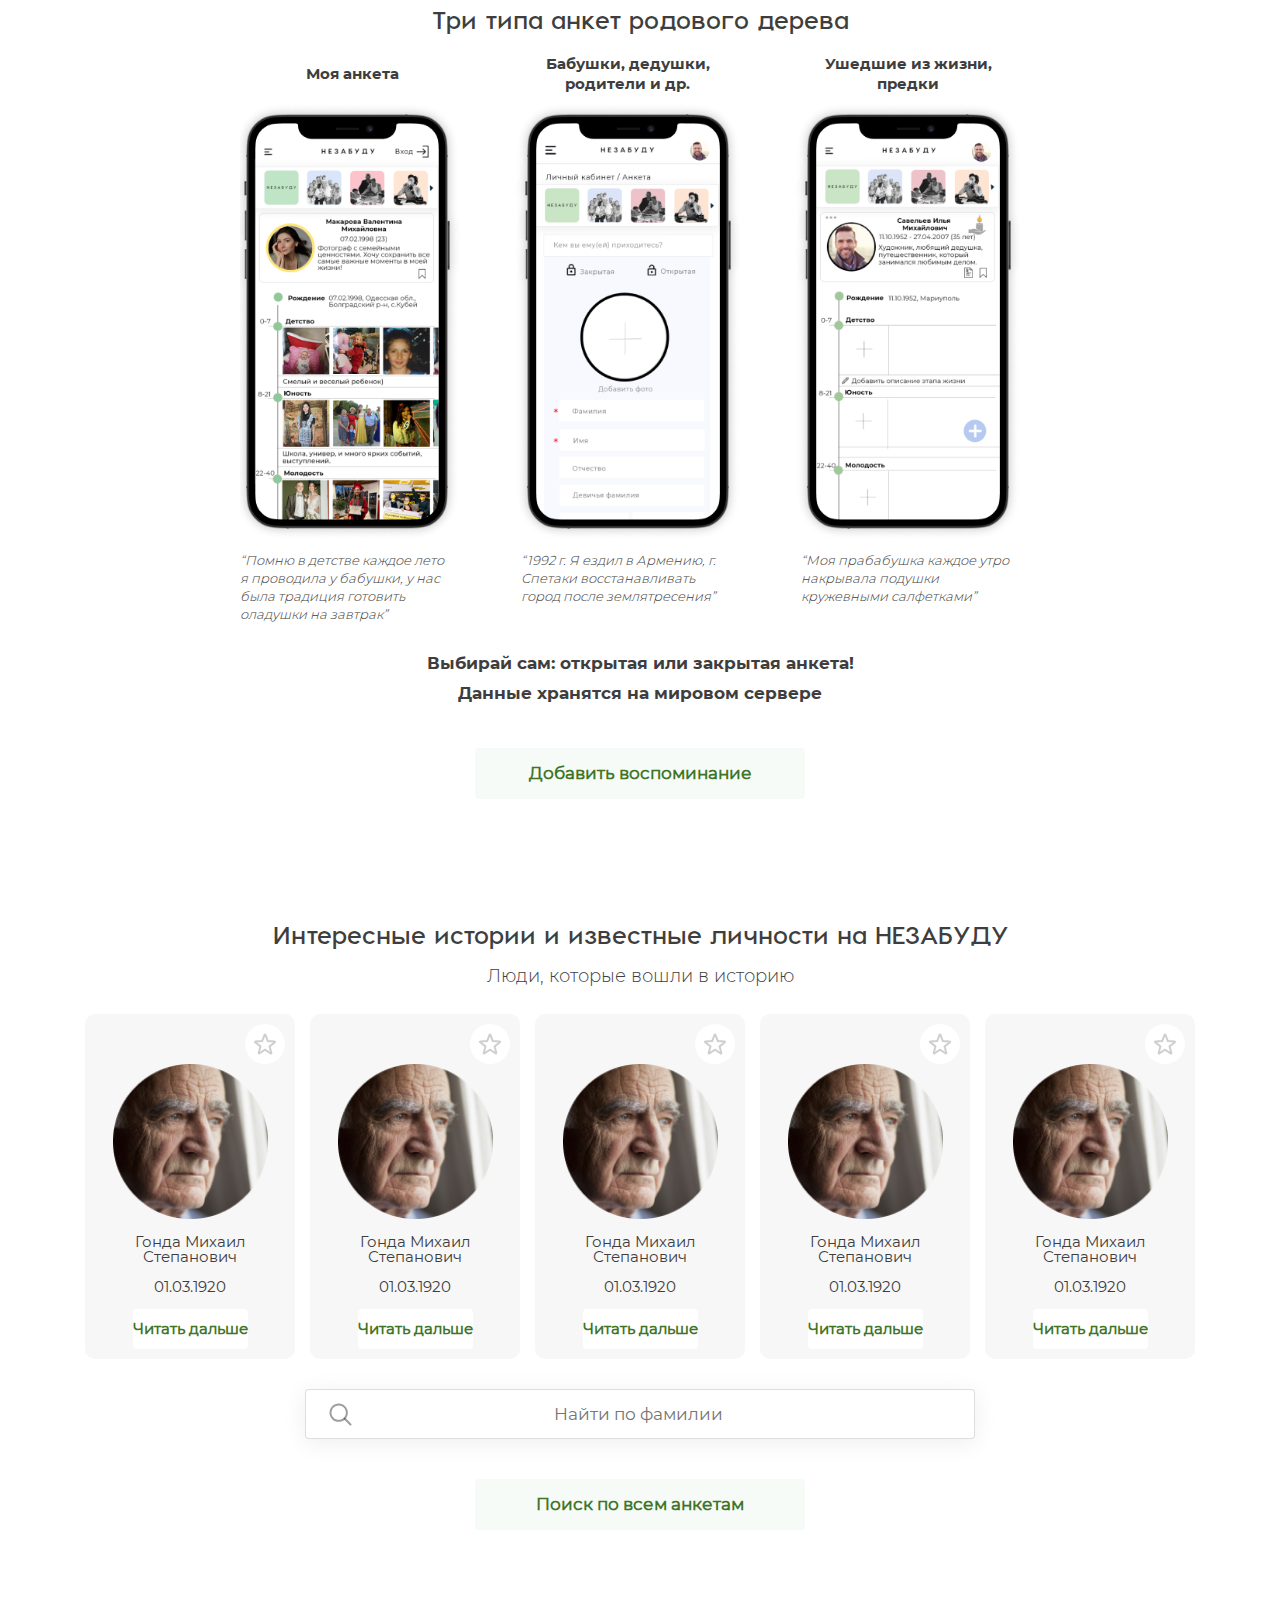
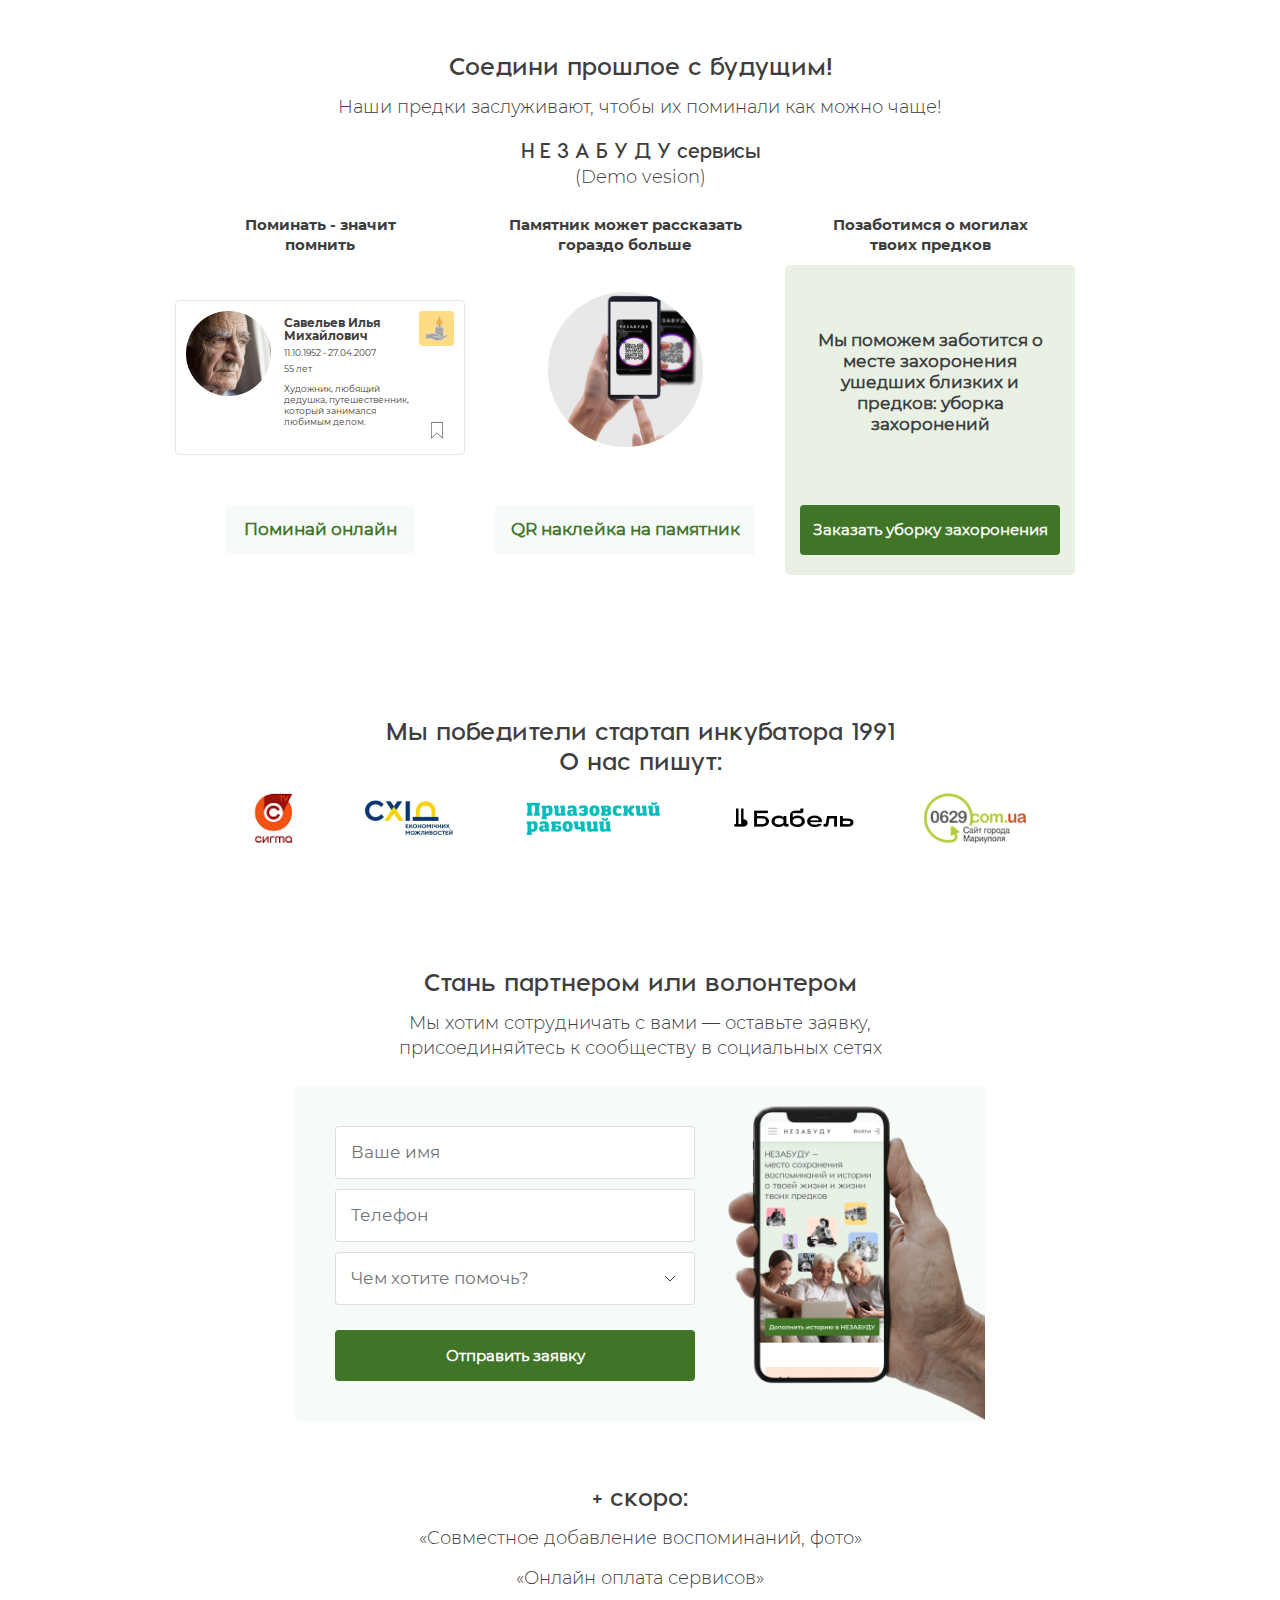
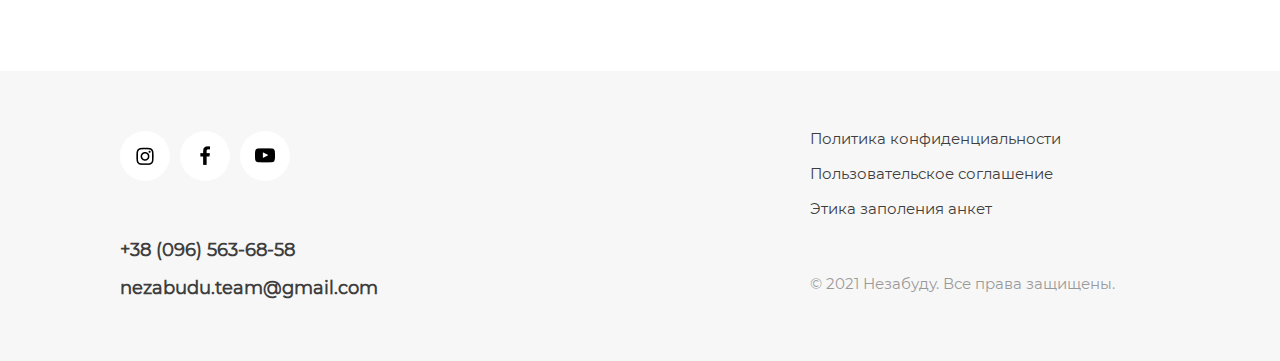
==== commit 7df482b5: "fix" ====
--- a/index.html
+++ b/index.html
@@ -6,26 +6,26 @@
         <meta name="viewport" content="width=device-width, initial-scale=1.0"/>
         <title>Nezabudu</title>
 
-        <link rel="stylesheet" href="css/main.css?7" type="text/css" media="all"/>
+        <link rel="stylesheet" href="css/main.css?10" type="text/css" media="all"/>
         <link rel="stylesheet" href="css/reset.css" type="text/css" media="all"/>
 
 
         <!-- <link rel="stylesheet" href="https://unpkg.com/swiper@7/swiper-bundle.min.css"/>
         <script src="https://unpkg.com/swiper@7/swiper-bundle.min.js" defer></script> -->
 
-        <link rel="stylesheet" type="text/css" href="js/slick-1.8.1/slick/slick.css?3"/>
-        <link rel="stylesheet" type="text/css" href="js/slick-1.8.1/slick/slick-theme.css?3"/>
+        <link rel="stylesheet" type="text/css" href="js/slick-1.8.1/slick/slick.css?4"/>
+        <link rel="stylesheet" type="text/css" href="js/slick-1.8.1/slick/slick-theme.css?4"/>
         <script type="text/javascript" src="//code.jquery.com/jquery-1.11.0.min.js"></script>
         <script type="text/javascript" src="//code.jquery.com/jquery-migrate-1.2.1.min.js"></script>
         <script type="text/javascript" src="js/slick-1.8.1/slick/slick.min.js"></script>
 
-        <script type="text/javascript" src="js/main.js?7" defer></script>
+        <script type="text/javascript" src="js/main.js?9" defer></script>
 
     </head>
     <body>
         <header>
             <div id="header">
-                <div class="header-title">НЕЗАБУДУ6</div>
+                <div class="header-title">НЕЗАБУДУ.NEW</div>
                 <a href="">
                         <div id="login">
                         Войти
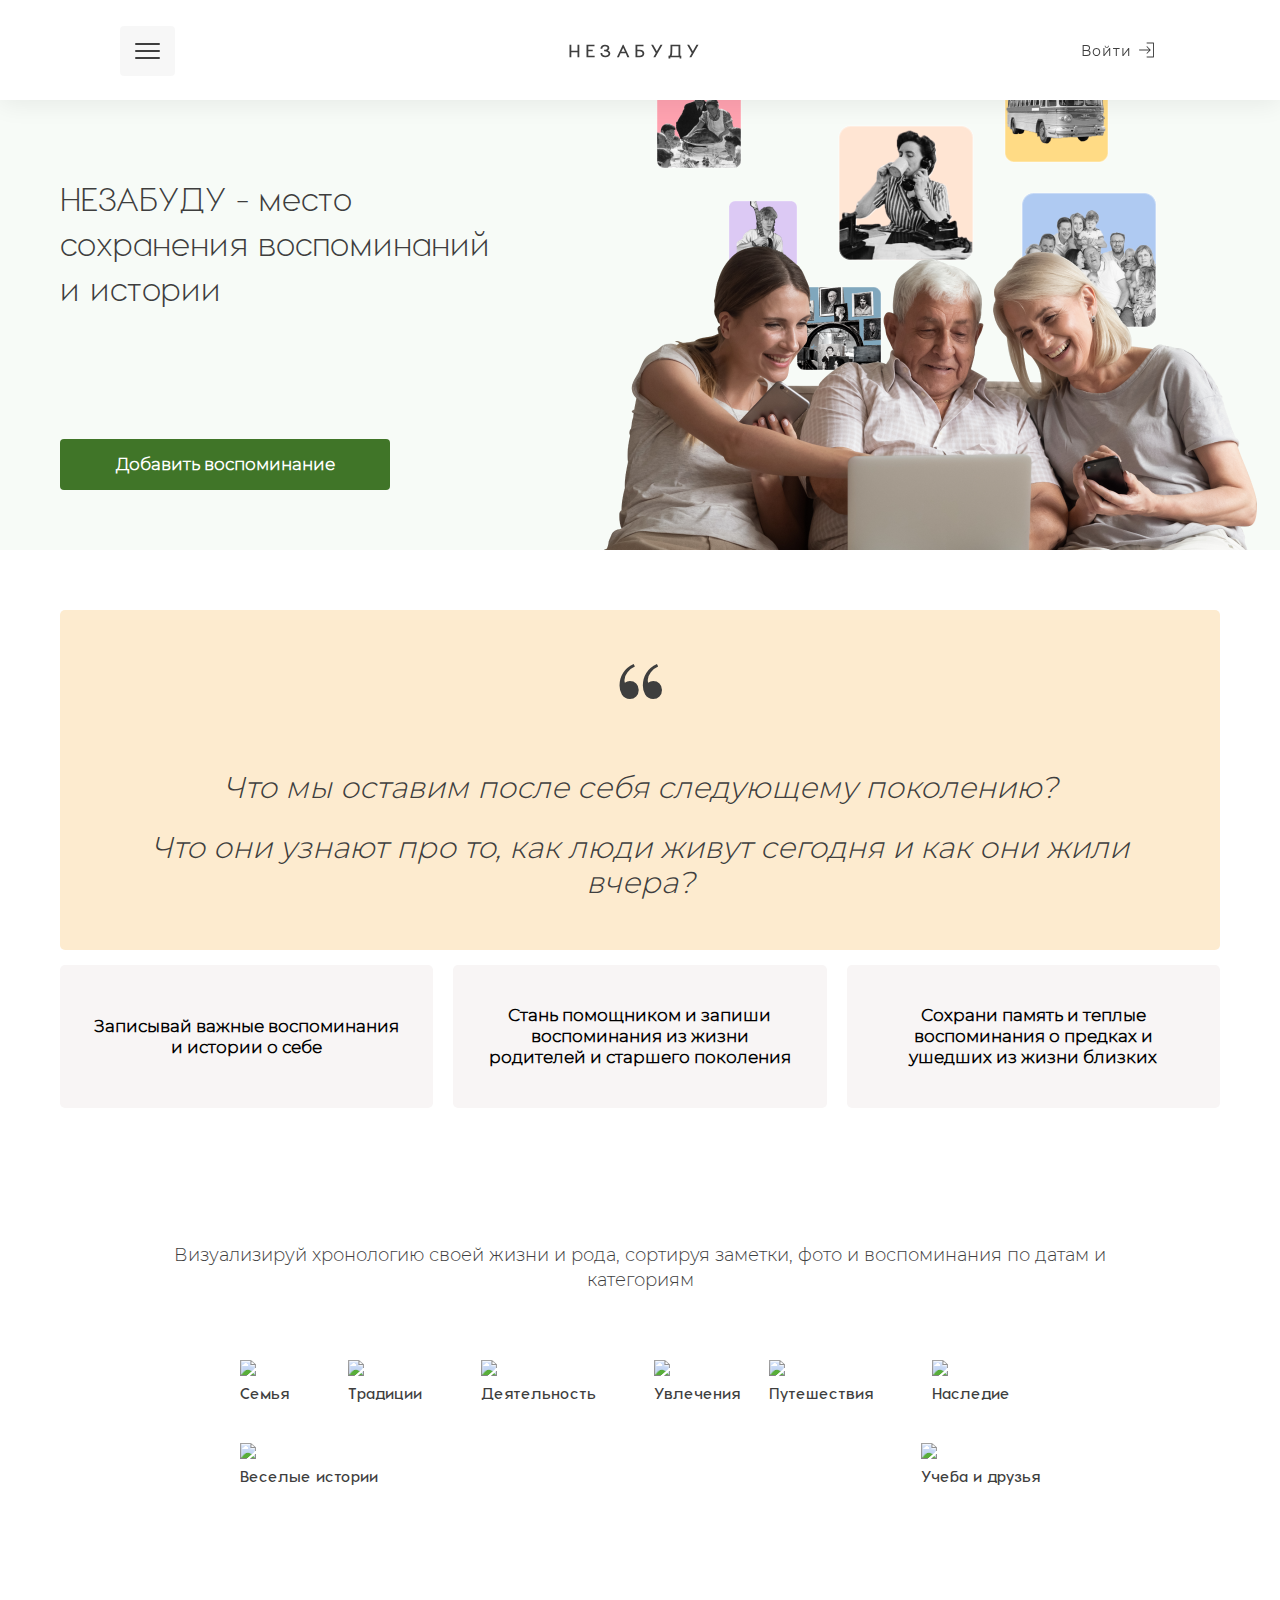
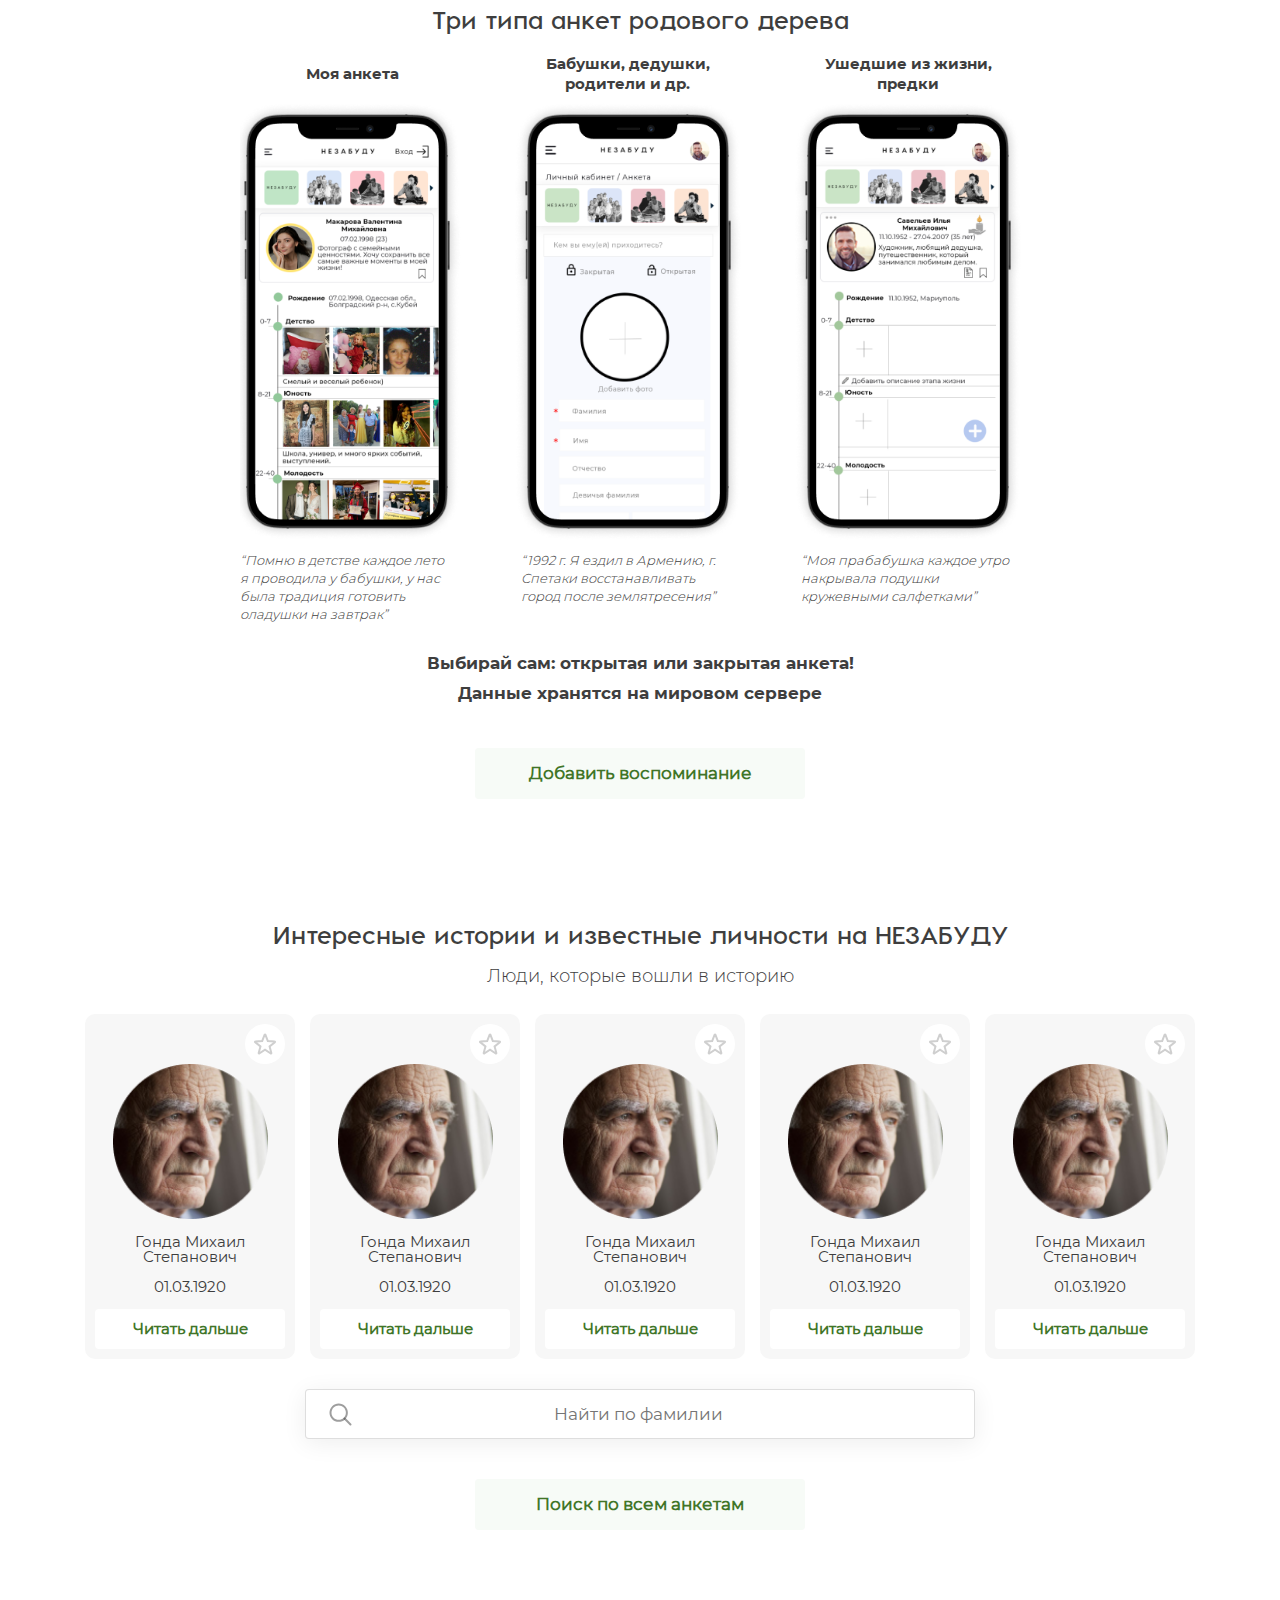
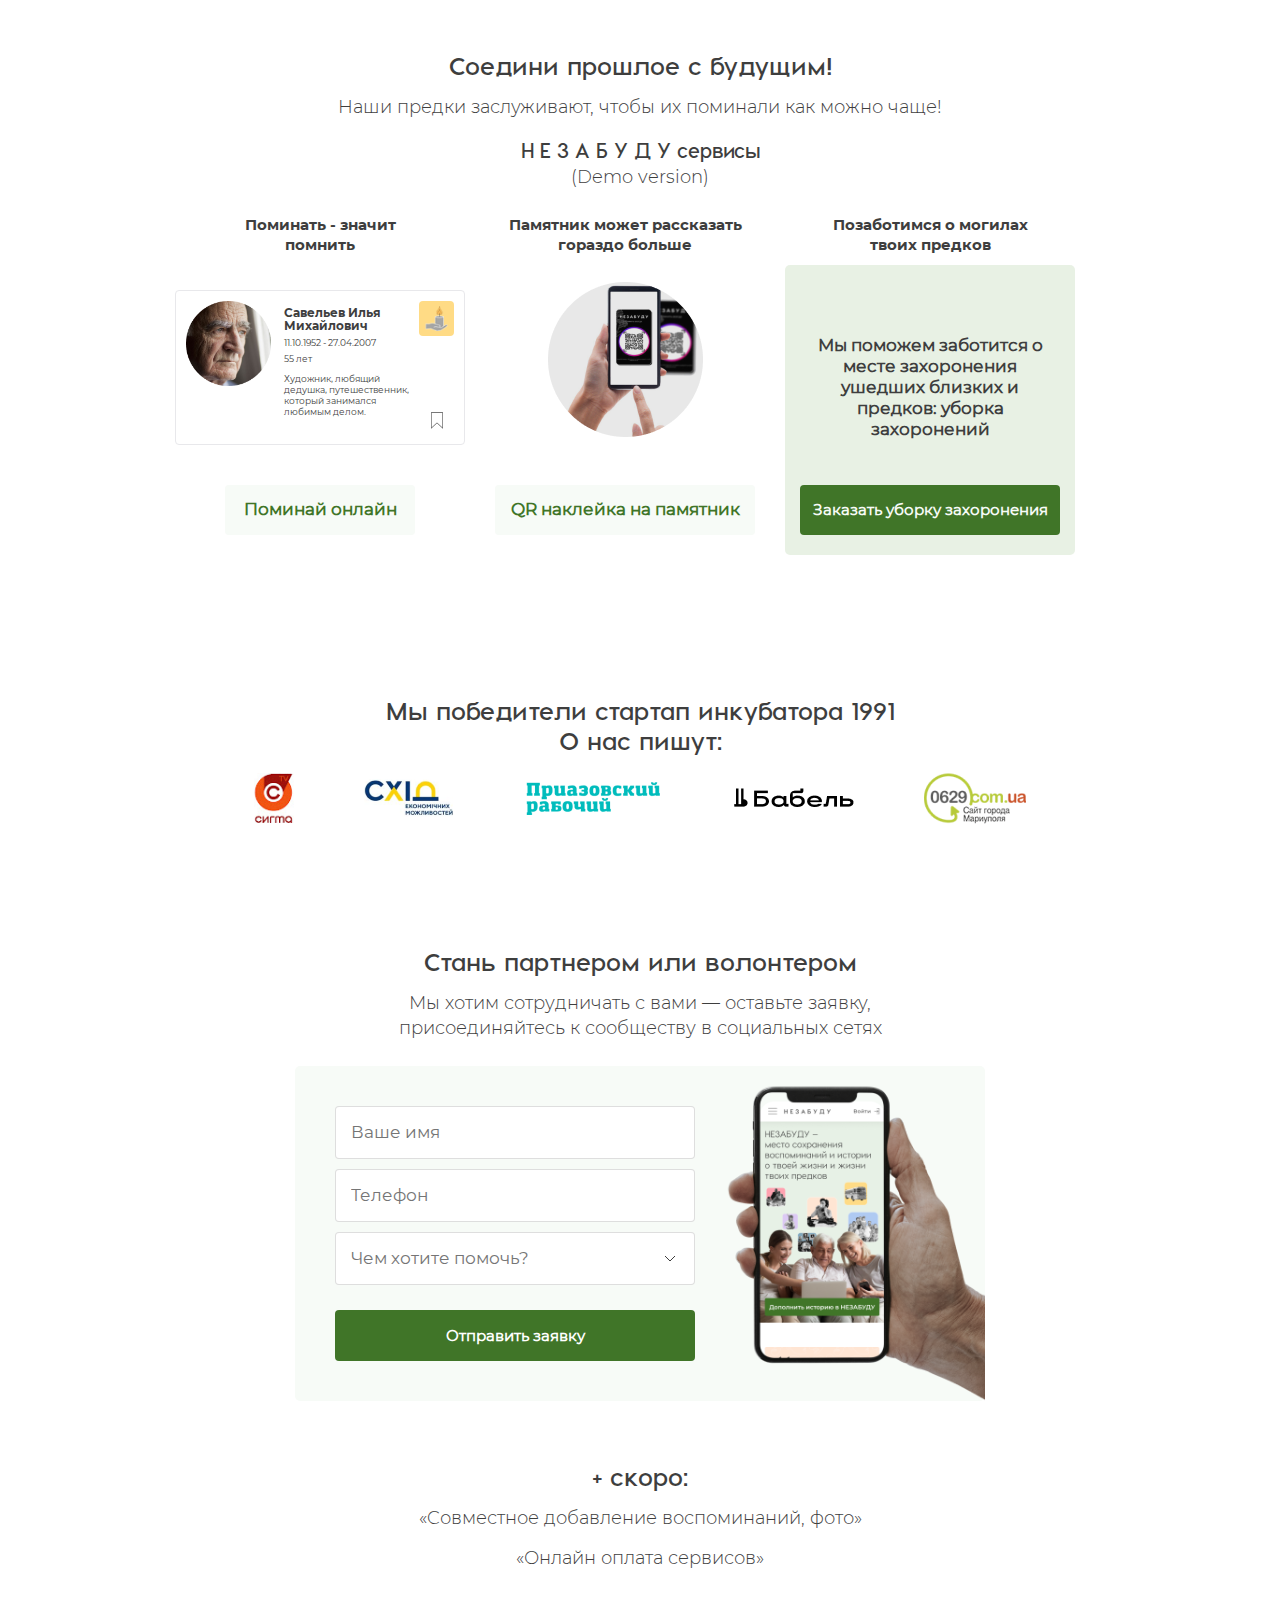
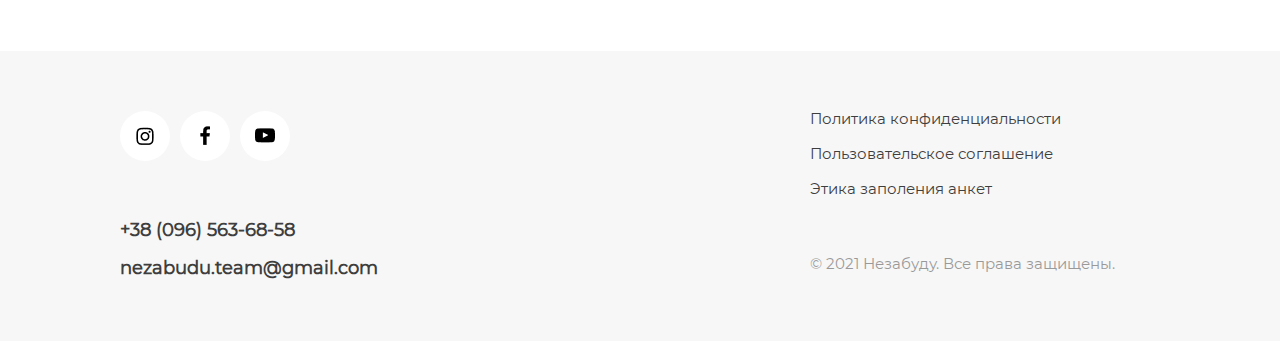
==== commit c2930275: "fix" ====
--- a/index.html
+++ b/index.html
@@ -6,7 +6,7 @@
         <meta name="viewport" content="width=device-width, initial-scale=1.0"/>
         <title>Nezabudu</title>
 
-        <link rel="stylesheet" href="css/main.css?10" type="text/css" media="all"/>
+        <link rel="stylesheet" href="css/main.css?12" type="text/css" media="all"/>
         <link rel="stylesheet" href="css/reset.css" type="text/css" media="all"/>
 
 
@@ -19,13 +19,13 @@
         <script type="text/javascript" src="//code.jquery.com/jquery-migrate-1.2.1.min.js"></script>
         <script type="text/javascript" src="js/slick-1.8.1/slick/slick.min.js"></script>
 
-        <script type="text/javascript" src="js/main.js?9" defer></script>
+        <script type="text/javascript" src="js/main.js?11" defer></script>
 
     </head>
     <body>
         <header>
             <div id="header">
-                <div class="header-title">НЕЗАБУДУ.NEW</div>
+                <div class="header-title">НЕЗАБУДУ</div>
                 <a href="">
                         <div id="login">
                         Войти
@@ -260,7 +260,7 @@
                         Наши предки заслуживают, чтобы их поминали как можно чаще!
                     </div>
                     <div class="memory-title-ps title">Н Е З А Б У Д У сервисы</div>
-                    <div class="memory-title-ps title-2">(Demo  vesion)</div>
+                    <div class="memory-title-ps title-2">(Demo  version)</div>
                     <div class="memory-desc-block slide">
                         <div class="memory-block-1 memory-block">
                             <div class="memory-title-1 memory-title">Поминать - значит помнить</div>
--- a/css/main.css
+++ b/css/main.css
@@ -445,6 +445,8 @@
     display: flex;
     flex-direction: column;
     align-items: center;
+
+
 }
 .famous-profiles-block {
     display: flex;
@@ -452,6 +454,8 @@
     /* overflow-x: scroll; */
     width: 100vw;
     padding-left: 15px;
+
+
 }
 .famous-profile {
     font-family: "Montserrat regular", Arial, sans-serif;
@@ -494,7 +498,7 @@
 .open-profile-button {
     background: #FFFFFF;
     color: #407528;
-    width: 100%;
+    width: 190px;
     height: 40px;
     margin-top: 15px;
     font-weight: 900;
@@ -543,6 +547,7 @@
     padding: 0 40px;
 }
 .memory-desc-block {
+    display: flex;
 
     overflow: hidden;
     width: 100vw;
@@ -574,7 +579,7 @@
     flex-direction: column;
     align-items: center;
     justify-content: space-between;
-    min-height: 355px;
+    min-height: 375px;
     padding-bottom: 20px;
 
 }
@@ -682,12 +687,14 @@
 .memory-block-3-wrap {
     display: flex;
     flex-direction: column;
+    justify-content: space-between;
     background: #c2d9b861;
     border-radius: 5px;
     padding: 0 15px;
+    min-height: 290px;
 }
 .memory-img-3 {
-    margin: 65px 0 70px;
+    margin-top: 70px;
     font-family: "Montserrat regular", Arial, sans-serif;
     font-weight: 600;
     font-size: 17px;
@@ -795,6 +802,10 @@
     height: 299px;
     overflow-y: scroll;
 }
+#volunteer-workautocomplete-list .autocomplete-value {
+    color: rgba(62, 62, 62, 0.8);
+    font-family: "Montserrat regular", Arial, sans-serif;
+}
 #volunteer-workautocomplete-list div {
     color: rgba(62, 62, 62);
     height: fit-content;
@@ -929,6 +940,8 @@
         padding: 0 60px;
         text-align: center;    }
     .profile-type-block {
+        display: flex;
+
         justify-content: space-between;
         width: 700px;
         padding-left: 0;
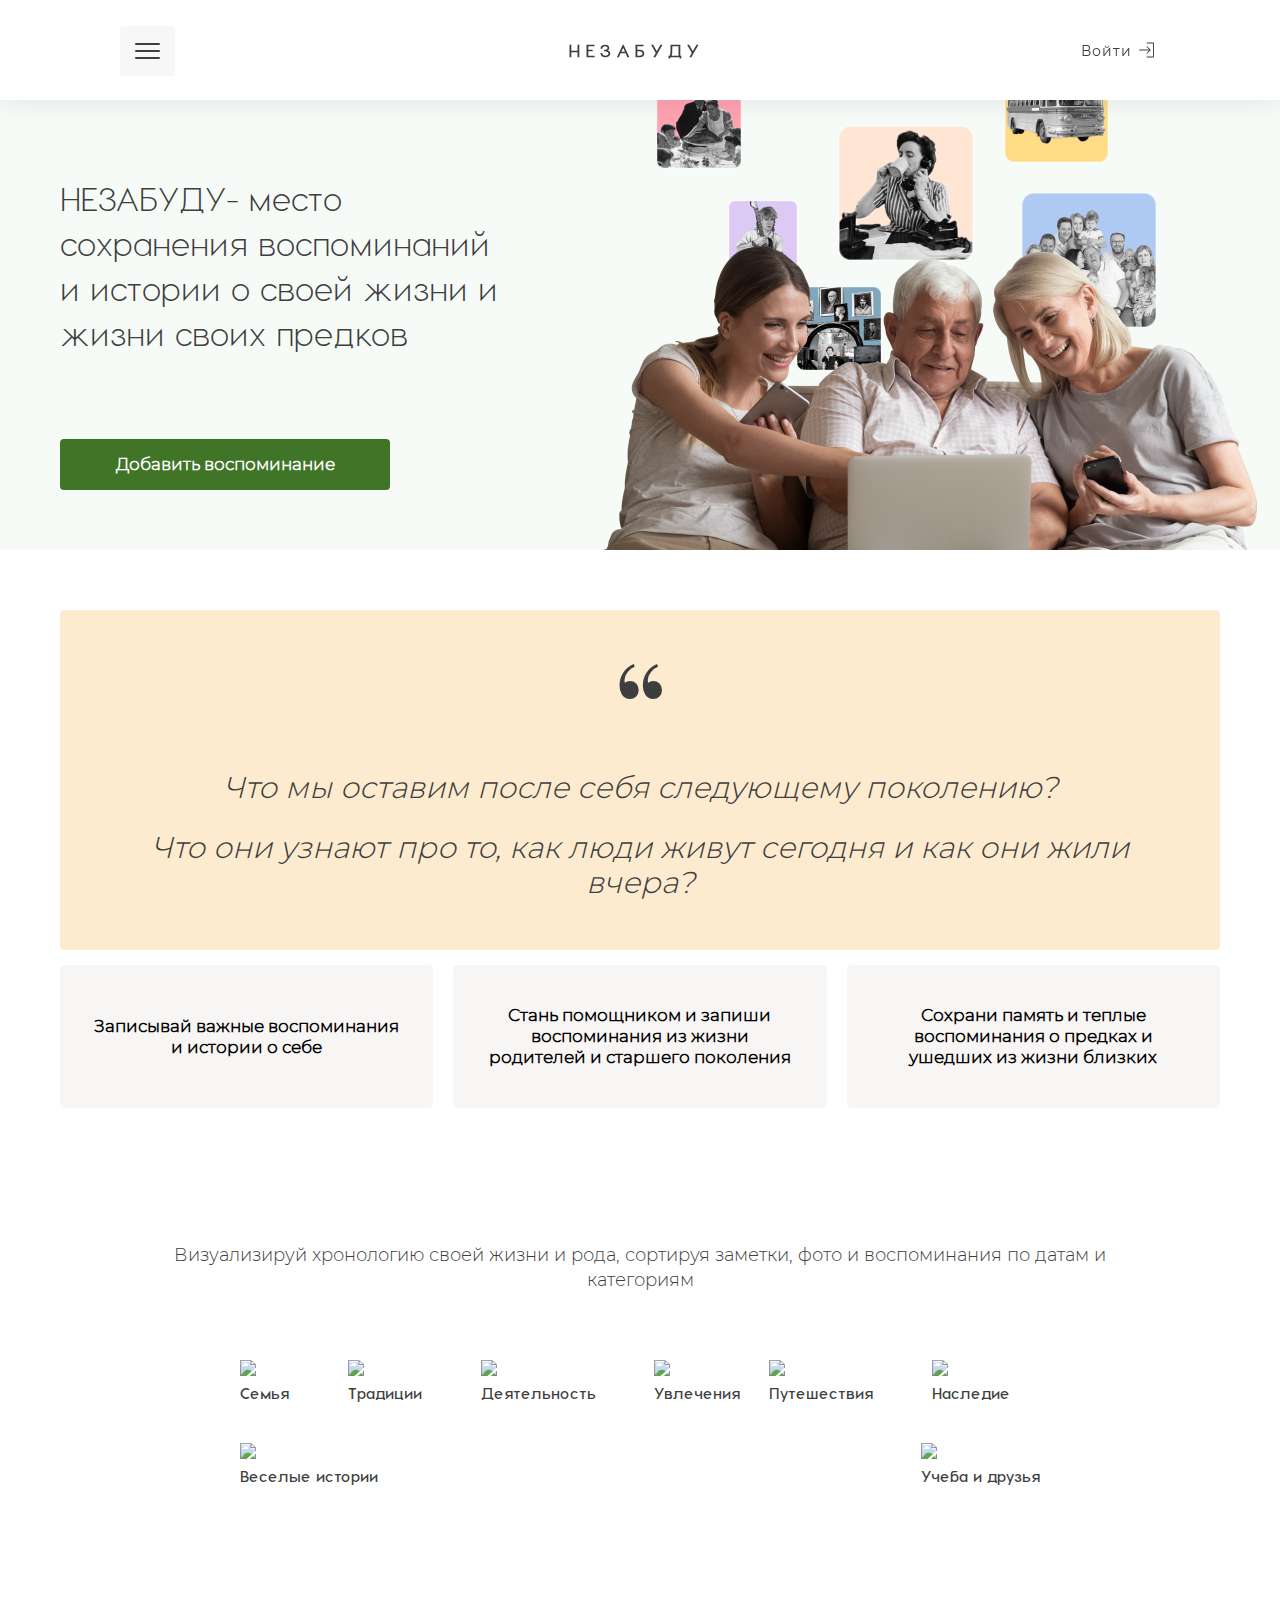
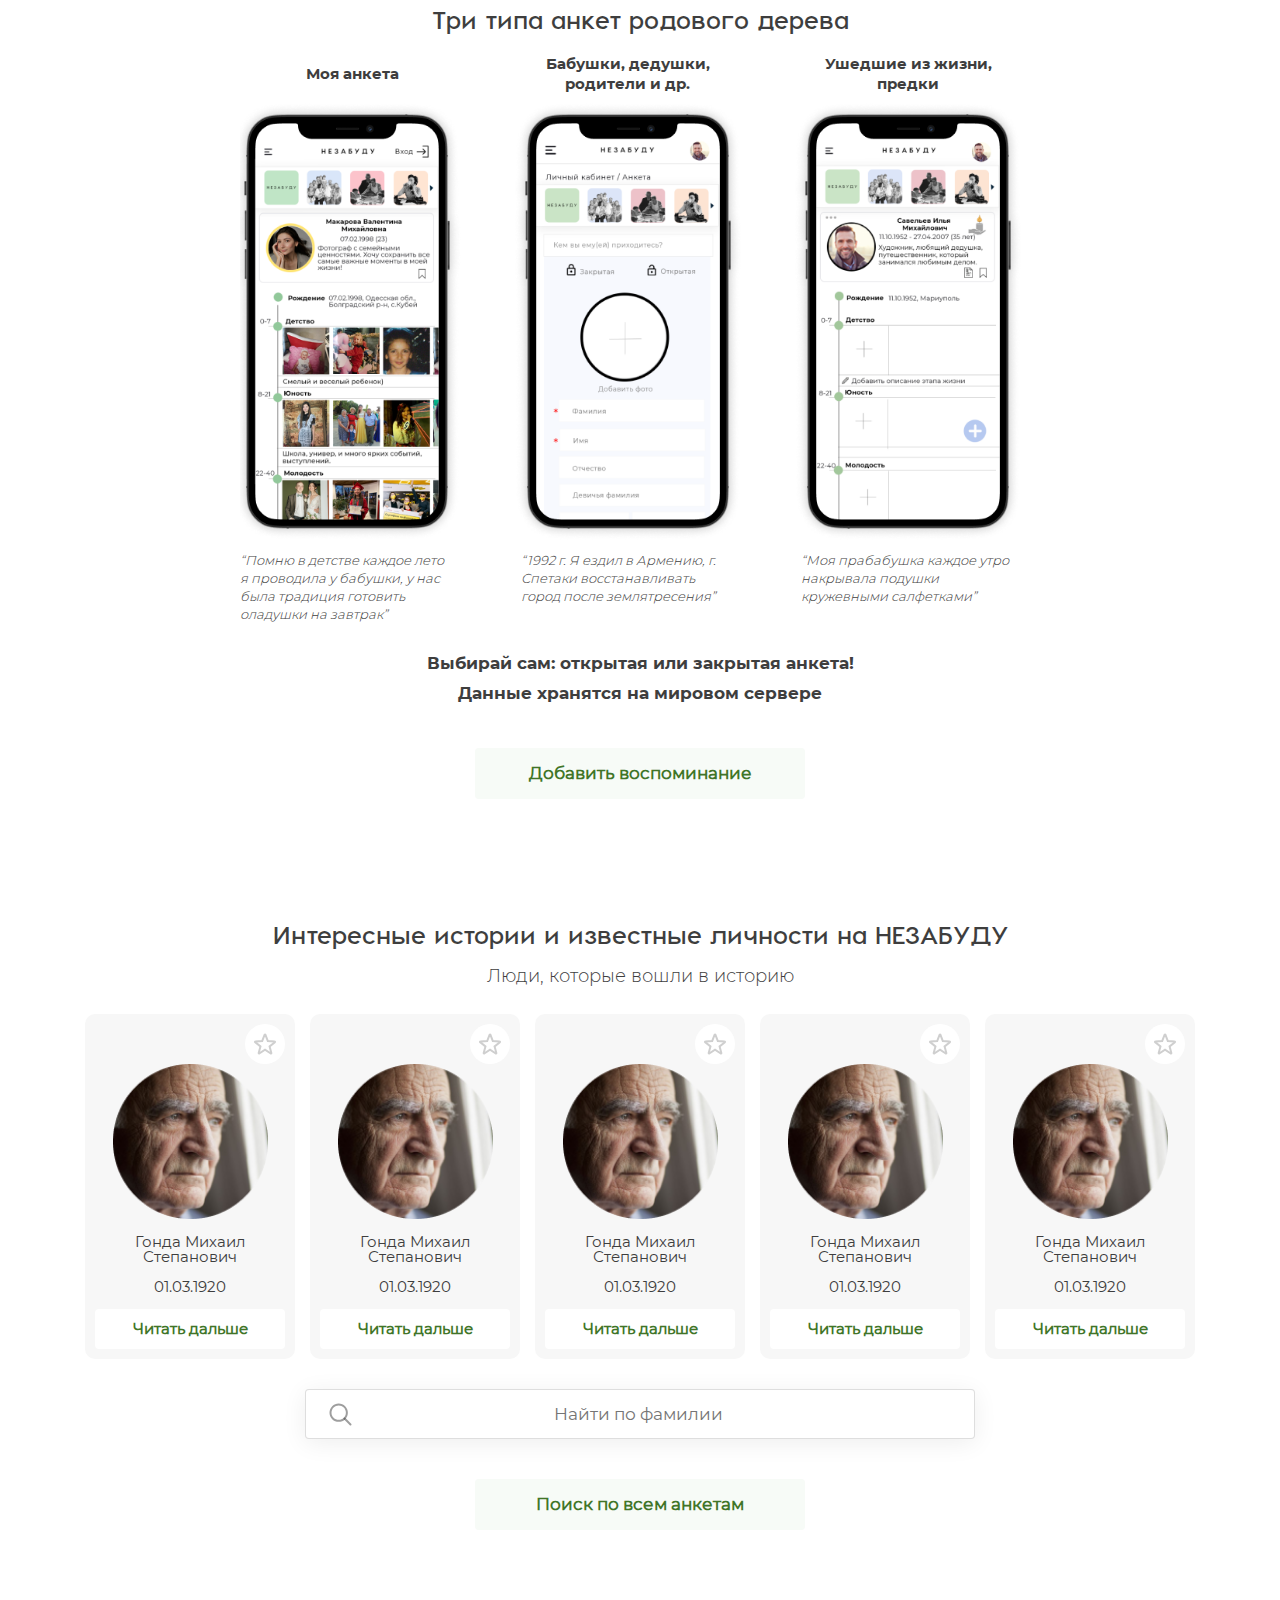
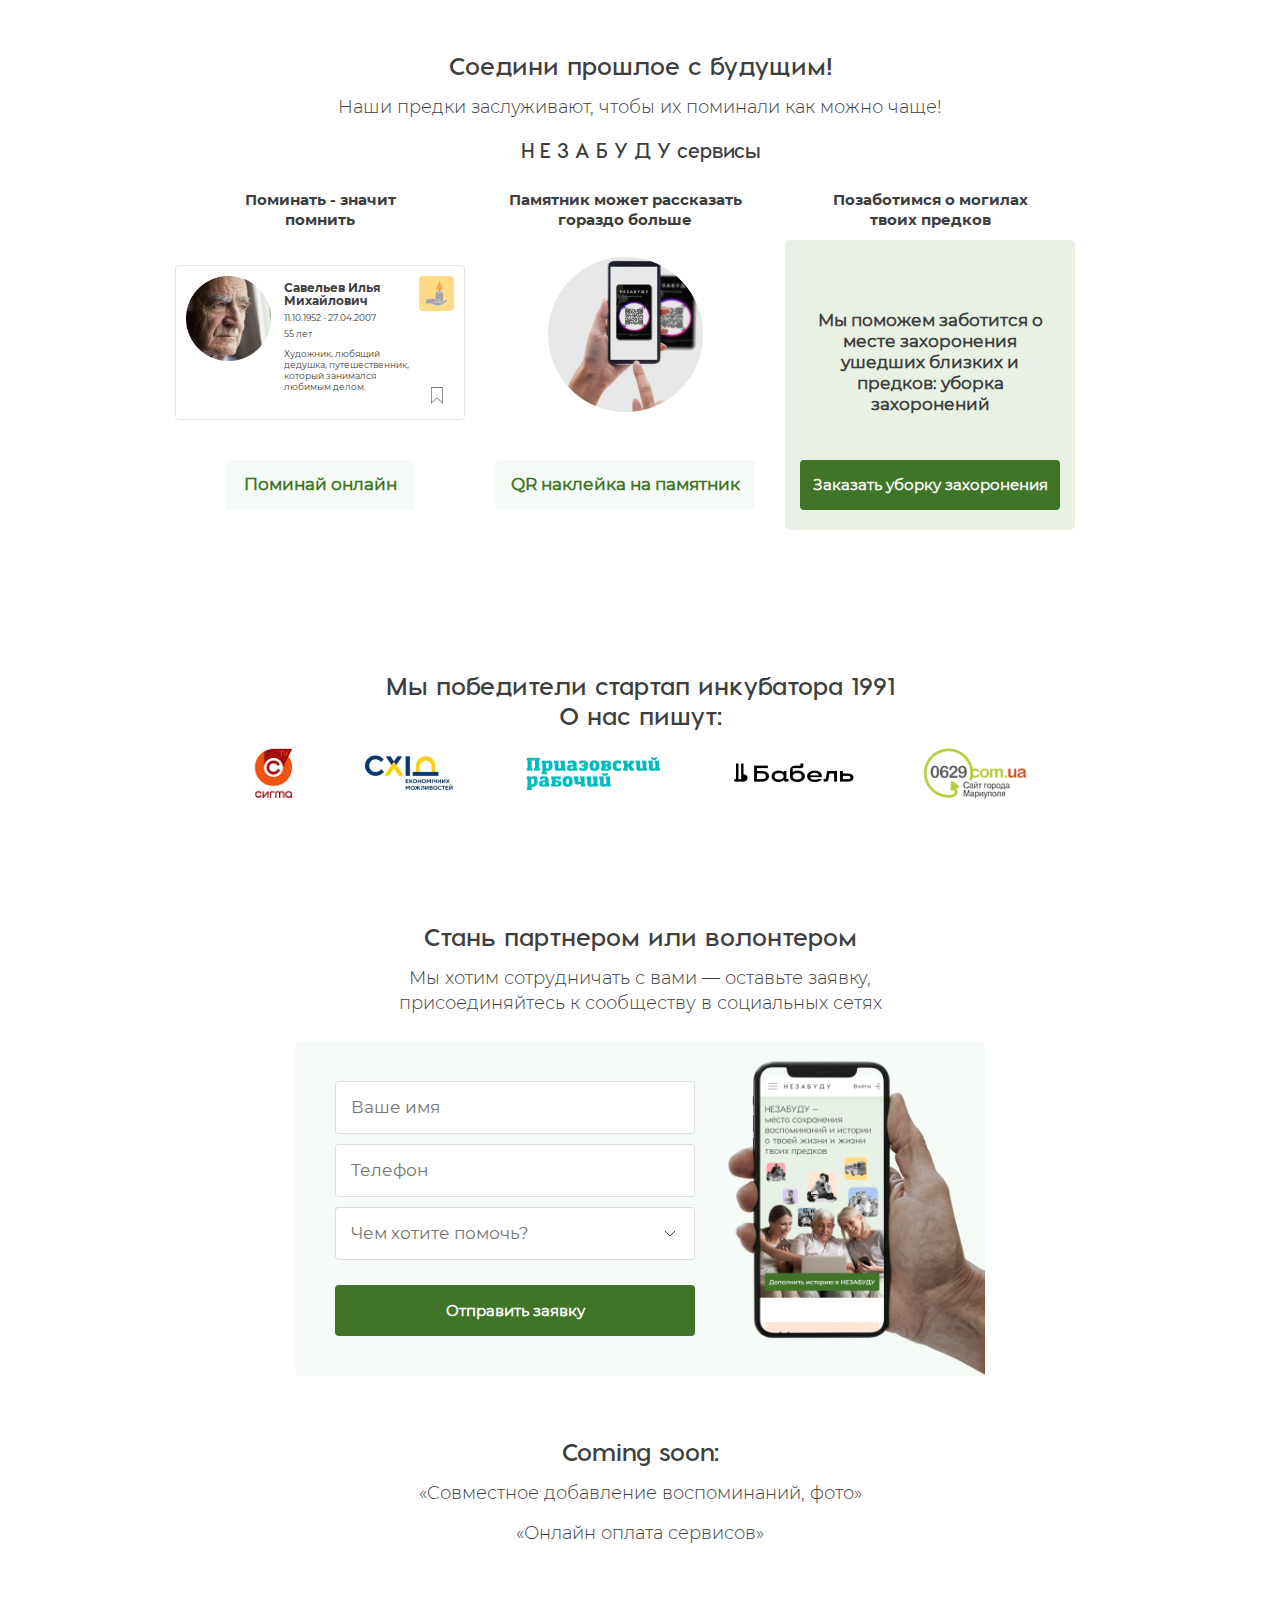
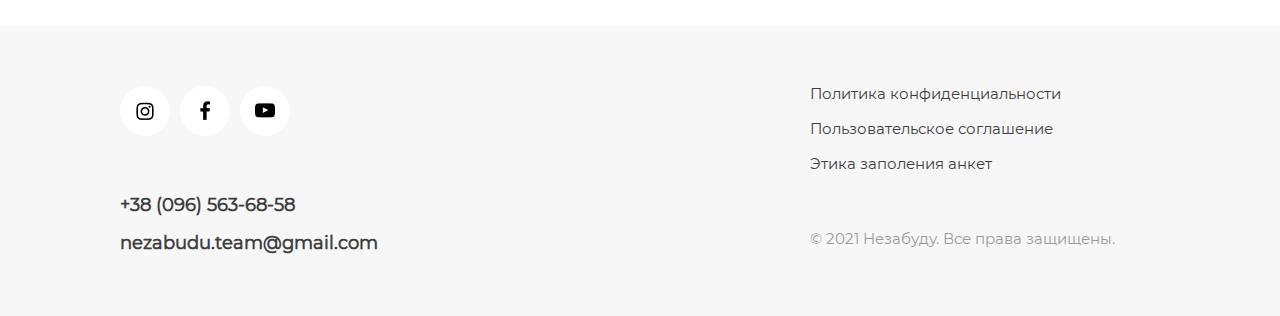
==== commit b5120728: "1" ====
--- a/index.html
+++ b/index.html
@@ -6,7 +6,7 @@
         <meta name="viewport" content="width=device-width, initial-scale=1.0"/>
         <title>Nezabudu</title>
 
-        <link rel="stylesheet" href="css/main.css?12" type="text/css" media="all"/>
+        <link rel="stylesheet" href="css/main.css?13" type="text/css" media="all"/>
         <link rel="stylesheet" href="css/reset.css" type="text/css" media="all"/>
 
 
@@ -19,7 +19,7 @@
         <script type="text/javascript" src="//code.jquery.com/jquery-migrate-1.2.1.min.js"></script>
         <script type="text/javascript" src="js/slick-1.8.1/slick/slick.min.js"></script>
 
-        <script type="text/javascript" src="js/main.js?11" defer></script>
+        <script type="text/javascript" src="js/main.js?12" defer></script>
 
     </head>
     <body>
@@ -94,8 +94,7 @@
             <div id="main">
                 <div class="wellcome-page">
                     <div class="wellcome-title">
-                        НЕЗАБУДУ - место сохранения воспоминаний и истории
-                    </div>
+                        НЕЗАБУДУ- место сохранения воспоминаний и истории о своей жизни и жизни своих предков                    </div>
                     <a href="">
                         <div class="add-memory-button button">Добавить воспоминание</div>
                     </a>
@@ -260,7 +259,7 @@
                         Наши предки заслуживают, чтобы их поминали как можно чаще!
                     </div>
                     <div class="memory-title-ps title">Н Е З А Б У Д У сервисы</div>
-                    <div class="memory-title-ps title-2">(Demo  version)</div>
+                    <div class="memory-title-ps title-2"></div>
                     <div class="memory-desc-block slide">
                         <div class="memory-block-1 memory-block">
                             <div class="memory-title-1 memory-title">Поминать - значит помнить</div>
@@ -337,7 +336,7 @@
                 </div>
                 <div class="page-ps">
                     <div class="cite-ps-text">
-                        <p class="title">+ скоро:</p>
+                        <p class="title">Coming soon:</p>
                         <p class="title-2">«Cовместное добавление воспоминаний, фото»</p>
                         <p class="title-2">«Онлайн оплата сервисов»</p>
                     </div>
--- a/css/main.css
+++ b/css/main.css
@@ -889,7 +889,7 @@
 }
 @media screen and (min-width: 350px) {
     .wellcome-page {
-        background-position-y: bottom;
+        background-position-y: 60px;
 
     }
     .timeline-type img {
@@ -905,7 +905,7 @@
 }
 @media screen and (min-width: 420px) {
     .wellcome-page {
-        background-size: 130%;
+
         background-image: url(../img/wpage-big-big.png);
 
     }
@@ -917,7 +917,7 @@
         background-size: cover;
     }
     .wellcome-title {
-        padding-right: 300px;
+        padding-right: 230px;
     }
     .timeline-type-block {
         width: 680px;
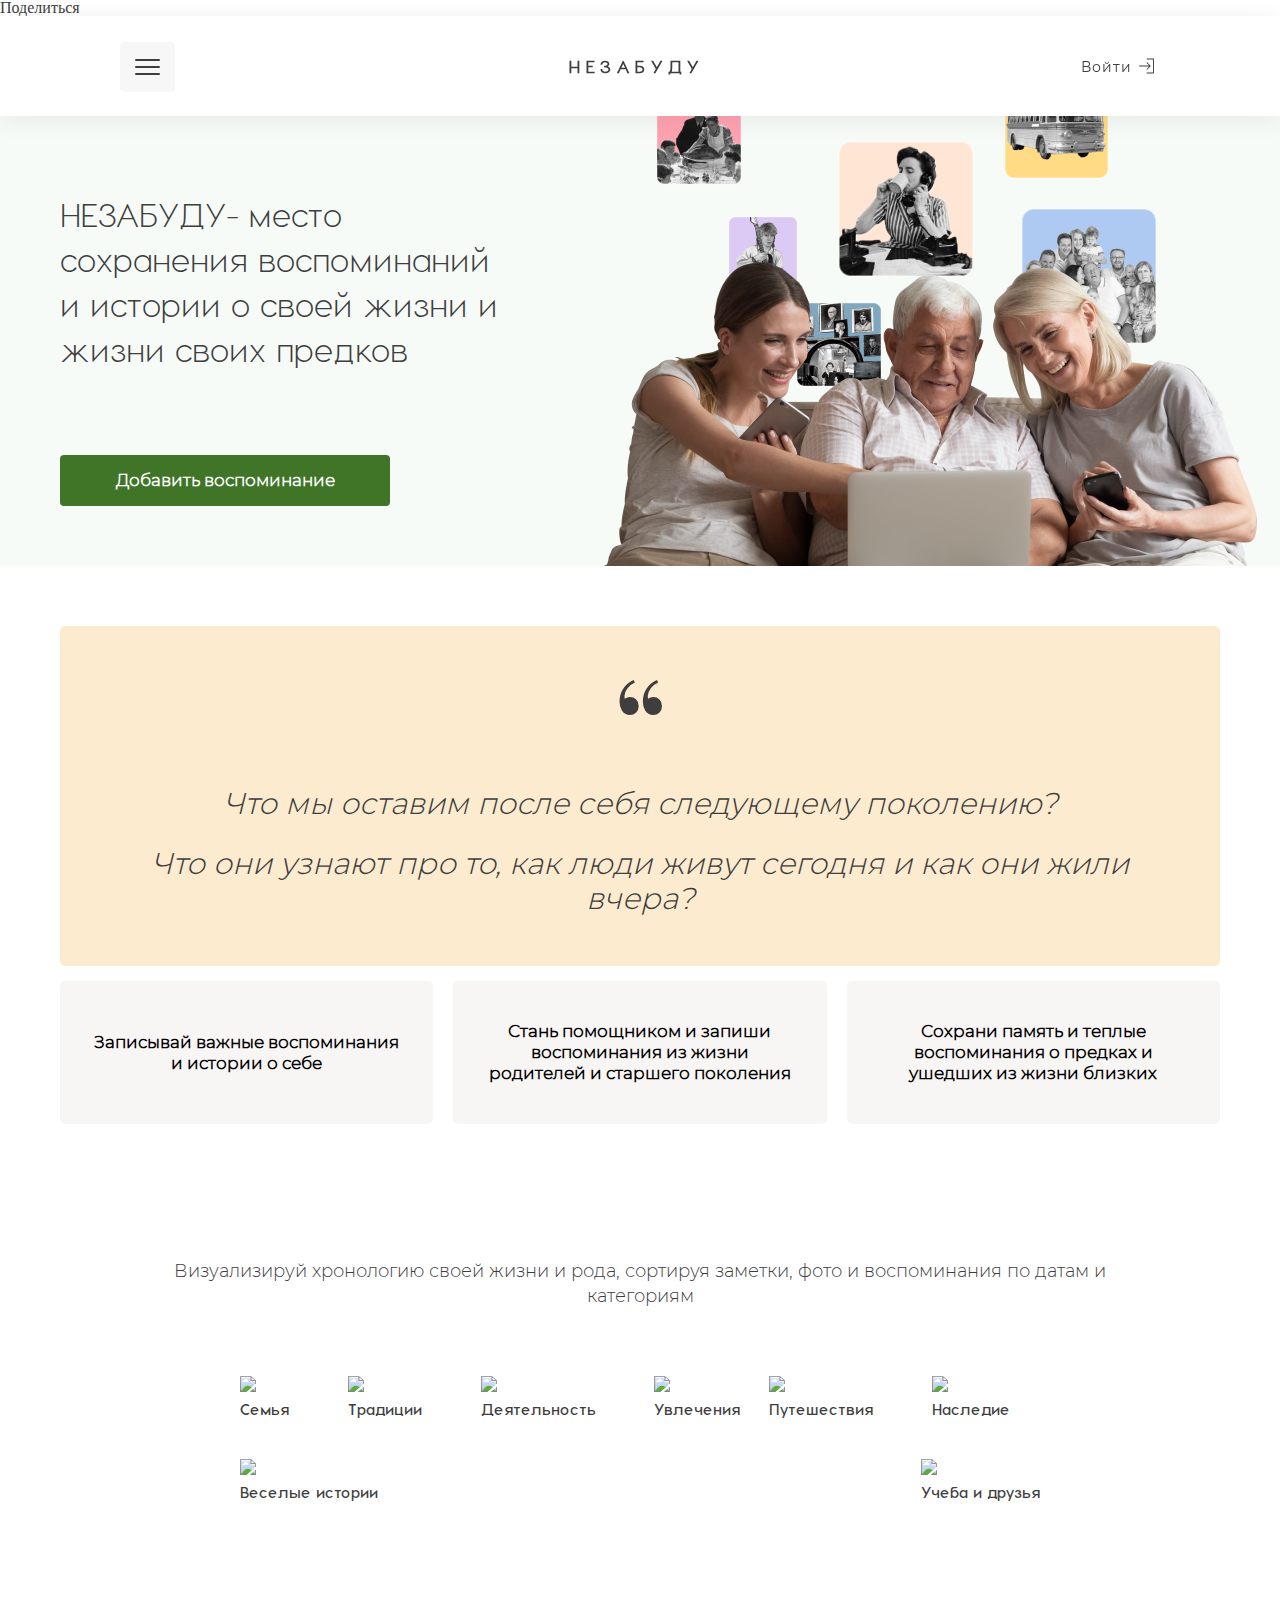
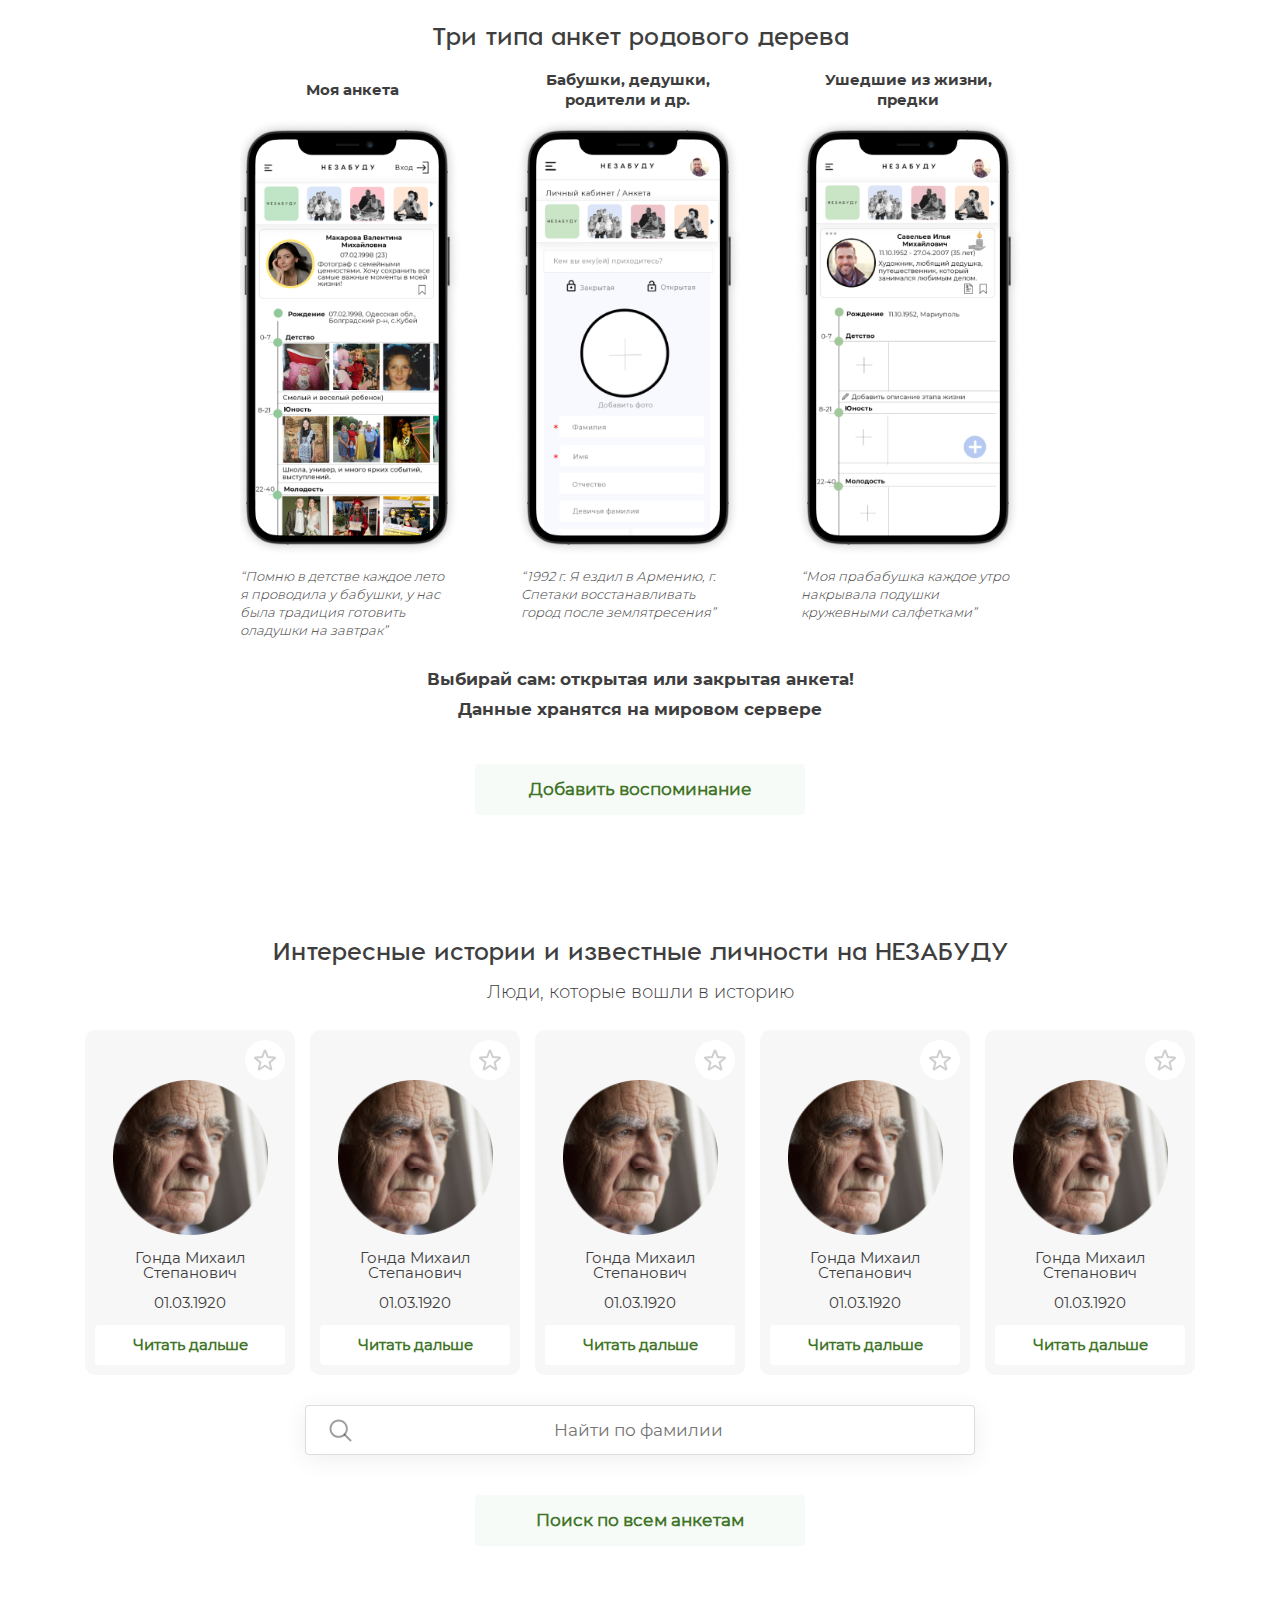
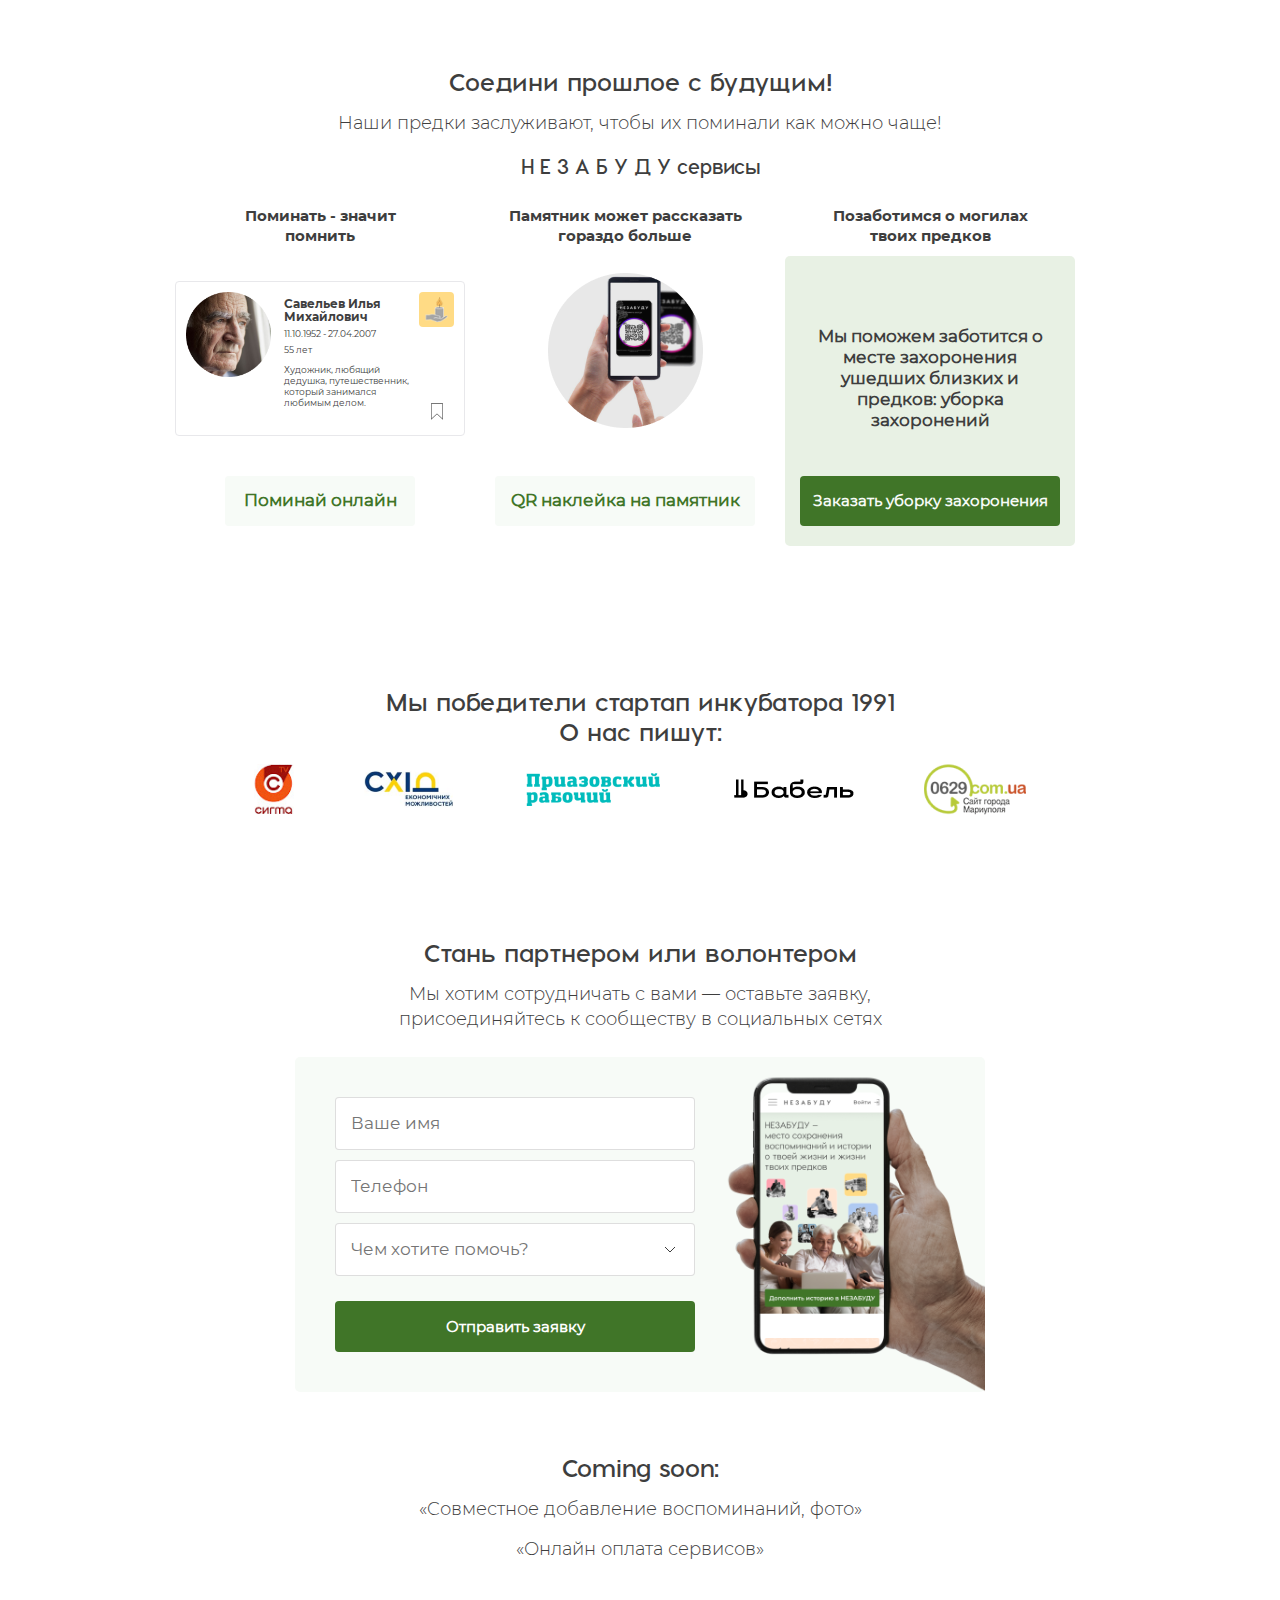
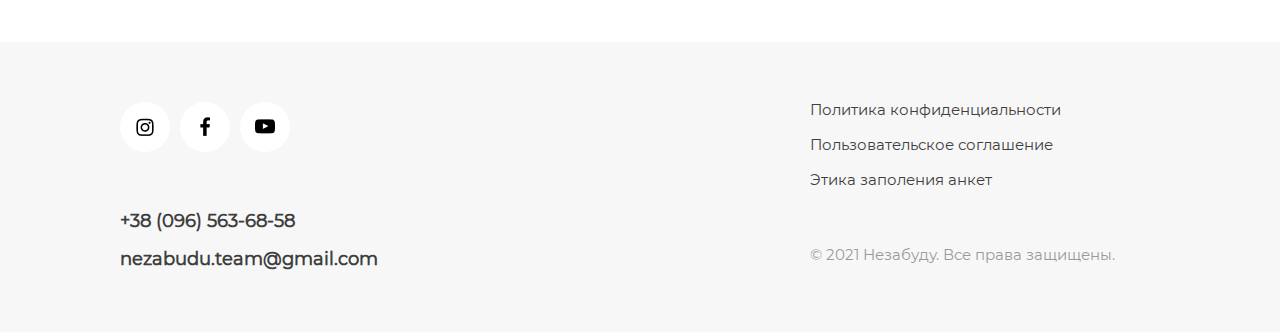
==== commit 334421f2: "share" ====
--- a/index.html
+++ b/index.html
@@ -6,7 +6,7 @@
         <meta name="viewport" content="width=device-width, initial-scale=1.0"/>
         <title>Nezabudu</title>
 
-        <link rel="stylesheet" href="css/main.css?13" type="text/css" media="all"/>
+        <link rel="stylesheet" href="css/main.css?15" type="text/css" media="all"/>
         <link rel="stylesheet" href="css/reset.css" type="text/css" media="all"/>
 
 
@@ -20,10 +20,24 @@
         <script type="text/javascript" src="js/slick-1.8.1/slick/slick.min.js"></script>
 
         <script type="text/javascript" src="js/main.js?12" defer></script>
+        <meta property="og:url"           content="https://dmdhirendra.github.io/nezabudu/" />
+        <meta property="og:type"          content="website" />
+        <meta property="og:title"         content="Это титулка" />
+        <meta property="og:description"   content="Это описание" />
+        <meta property="og:image"         content="https://www.your-domain.com/path/image.jpg" />
+        <script async defer crossorigin="anonymous" src="https://connect.facebook.net/ru_RU/sdk.js#xfbml=1&version=v12.0&appId=304280657773821&autoLogAppEvents=1" nonce="GFEcKAms"></script>
 
     </head>
     <body>
-        <header>
+        <div id="fb-root"></div>
+        <div 
+            class="fb-share-button" 
+
+            data-layout="button_count" 
+            data-size="small" 
+            style="top: 100px; z-index: 1000;">
+            <a target="_blank" href="https://www.facebook.com/sharer/sharer.php?u=https%3A%2F%2Fnezabudu.com%2F&amp;src=sdkpreparse" class="fb-xfbml-parse-ignore">Поделиться</a></div>
+<header>
             <div id="header">
                 <div class="header-title">НЕЗАБУДУ</div>
                 <a href="">
@@ -91,6 +105,8 @@
             </div>
         </header>
         <main>
+            
+
             <div id="main">
                 <div class="wellcome-page">
                     <div class="wellcome-title">
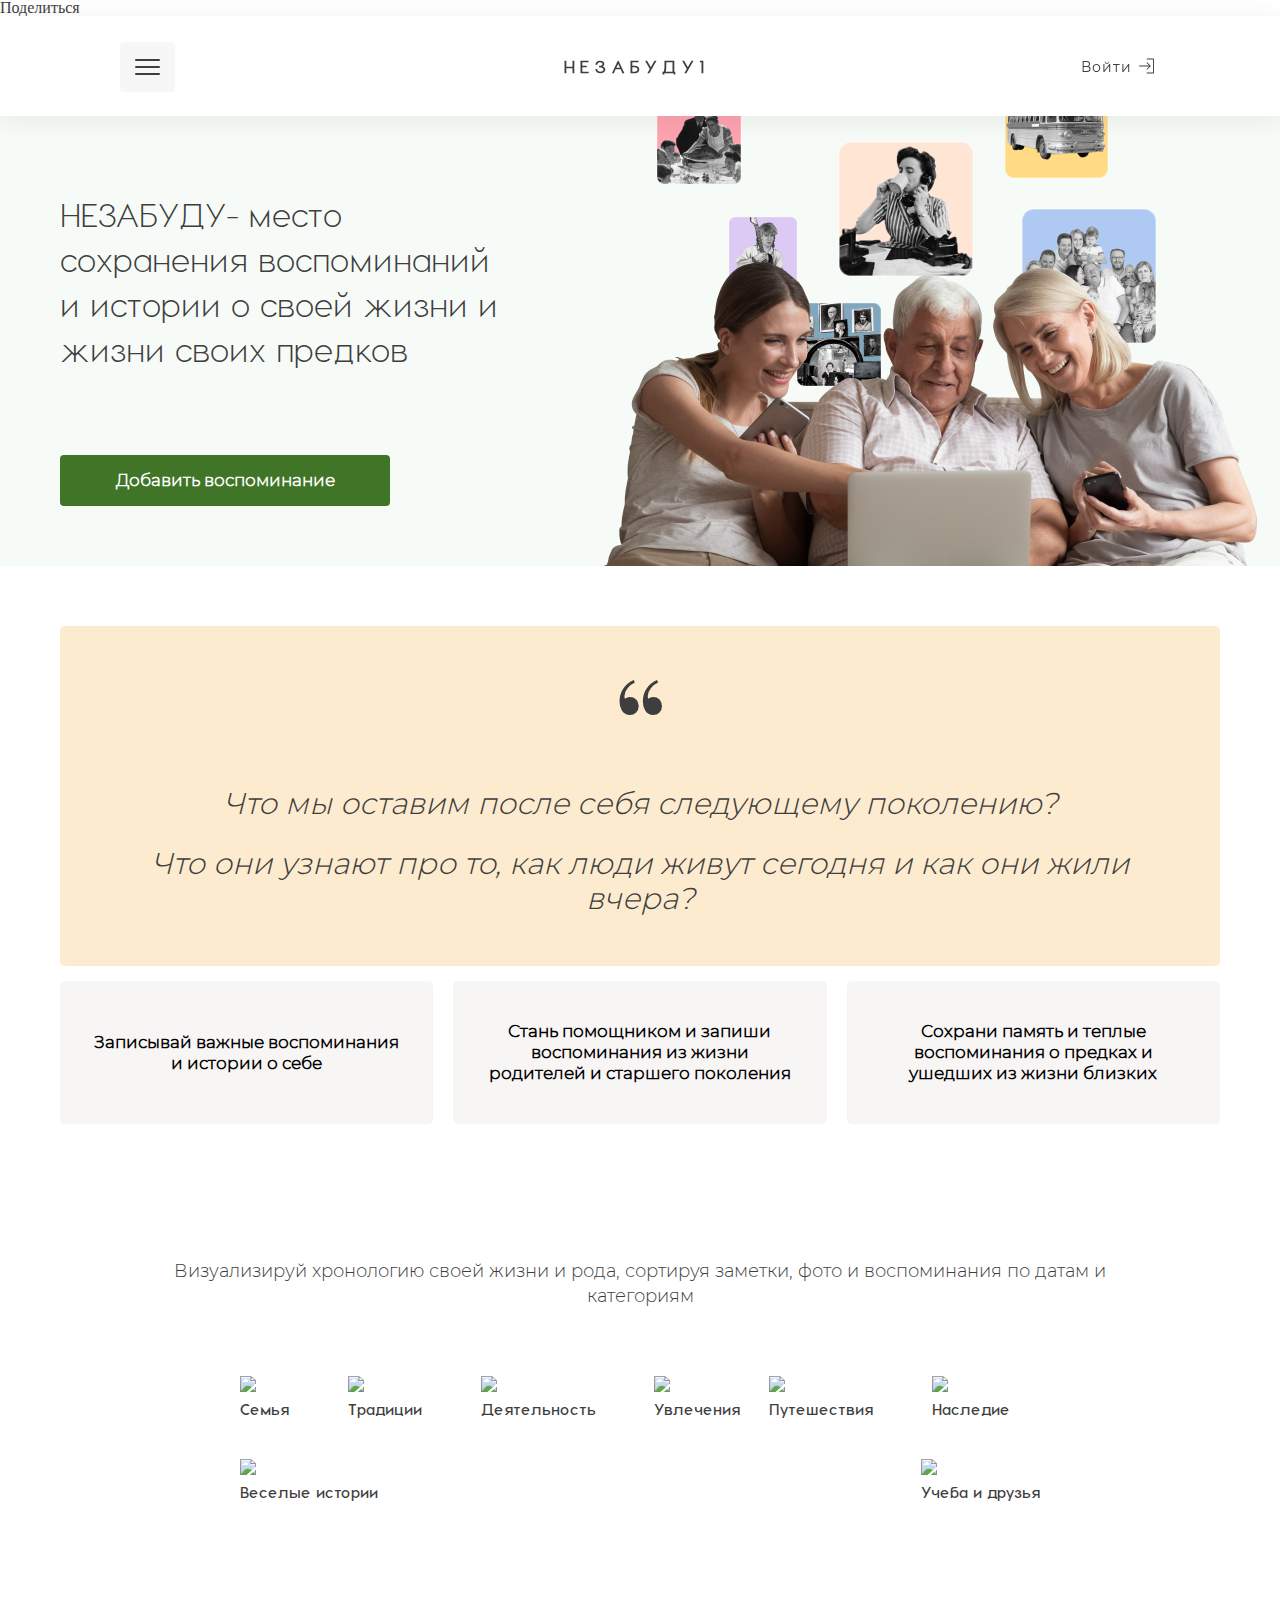
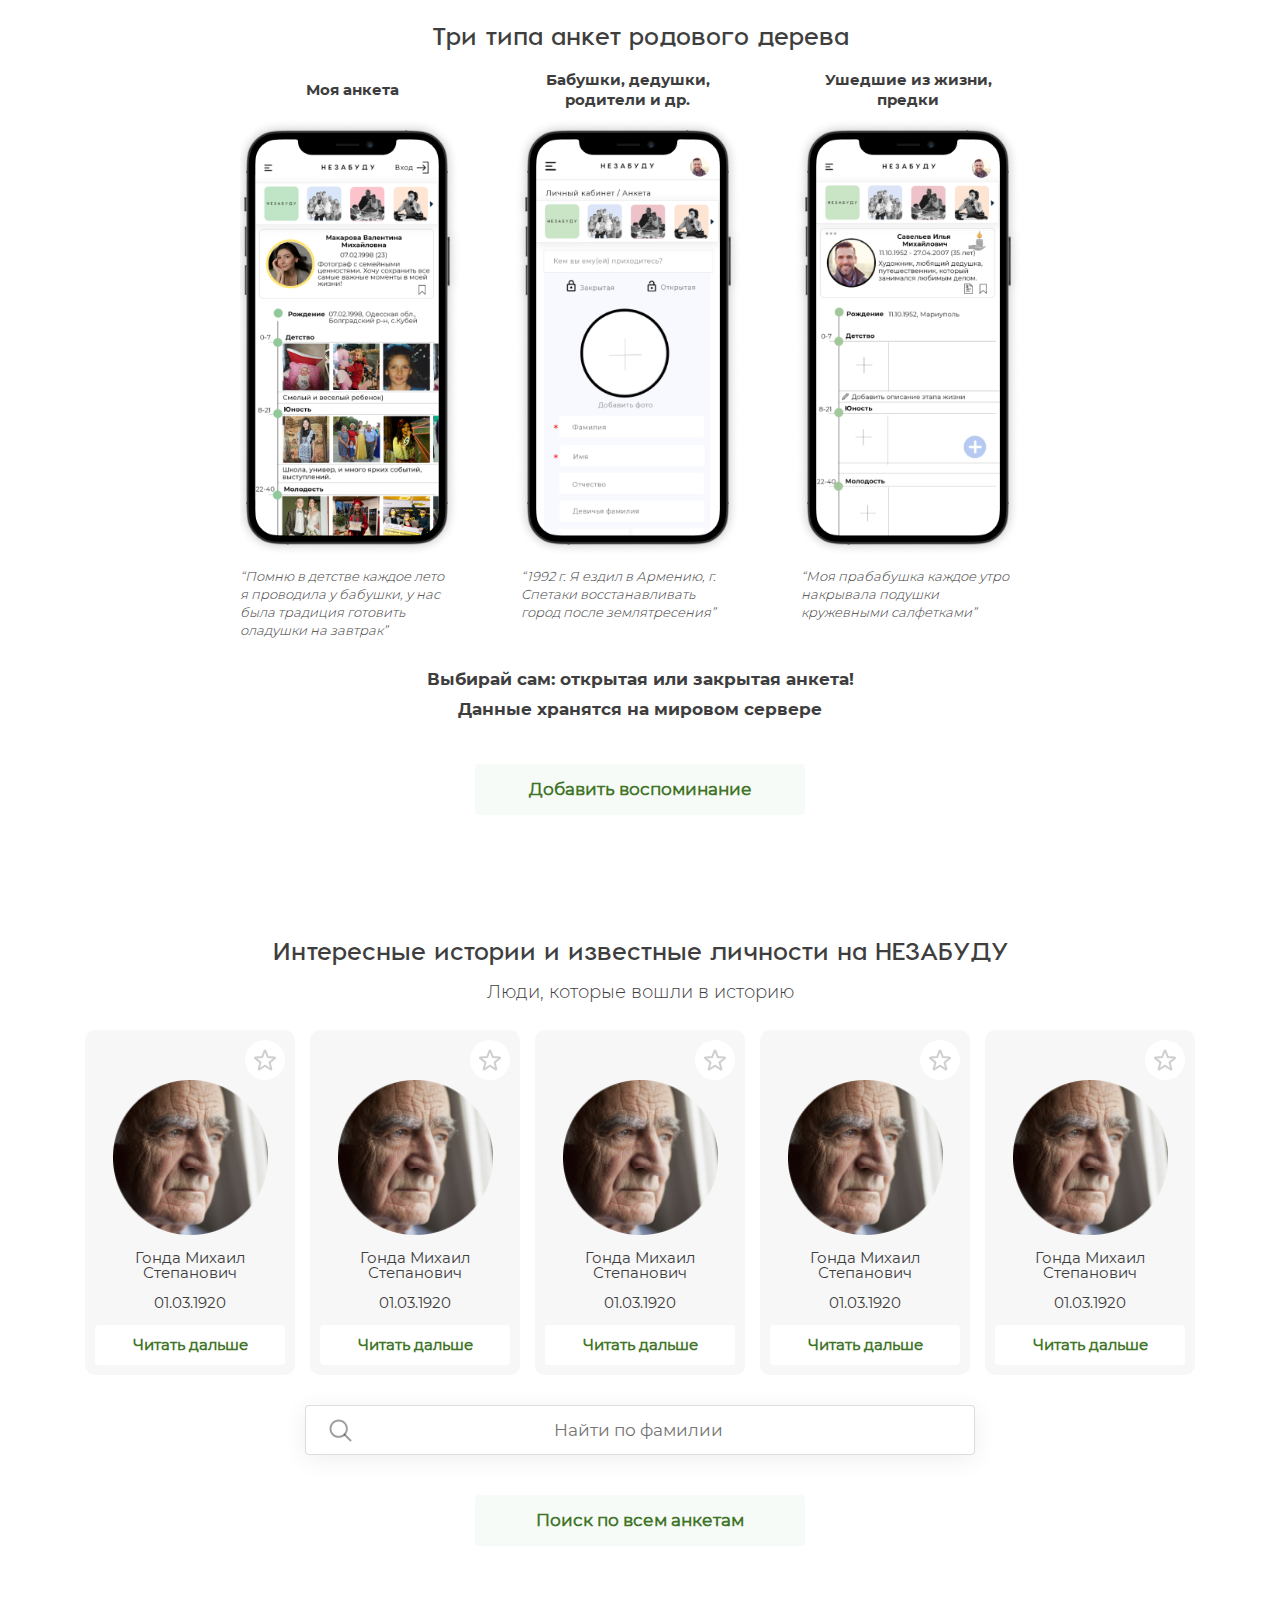
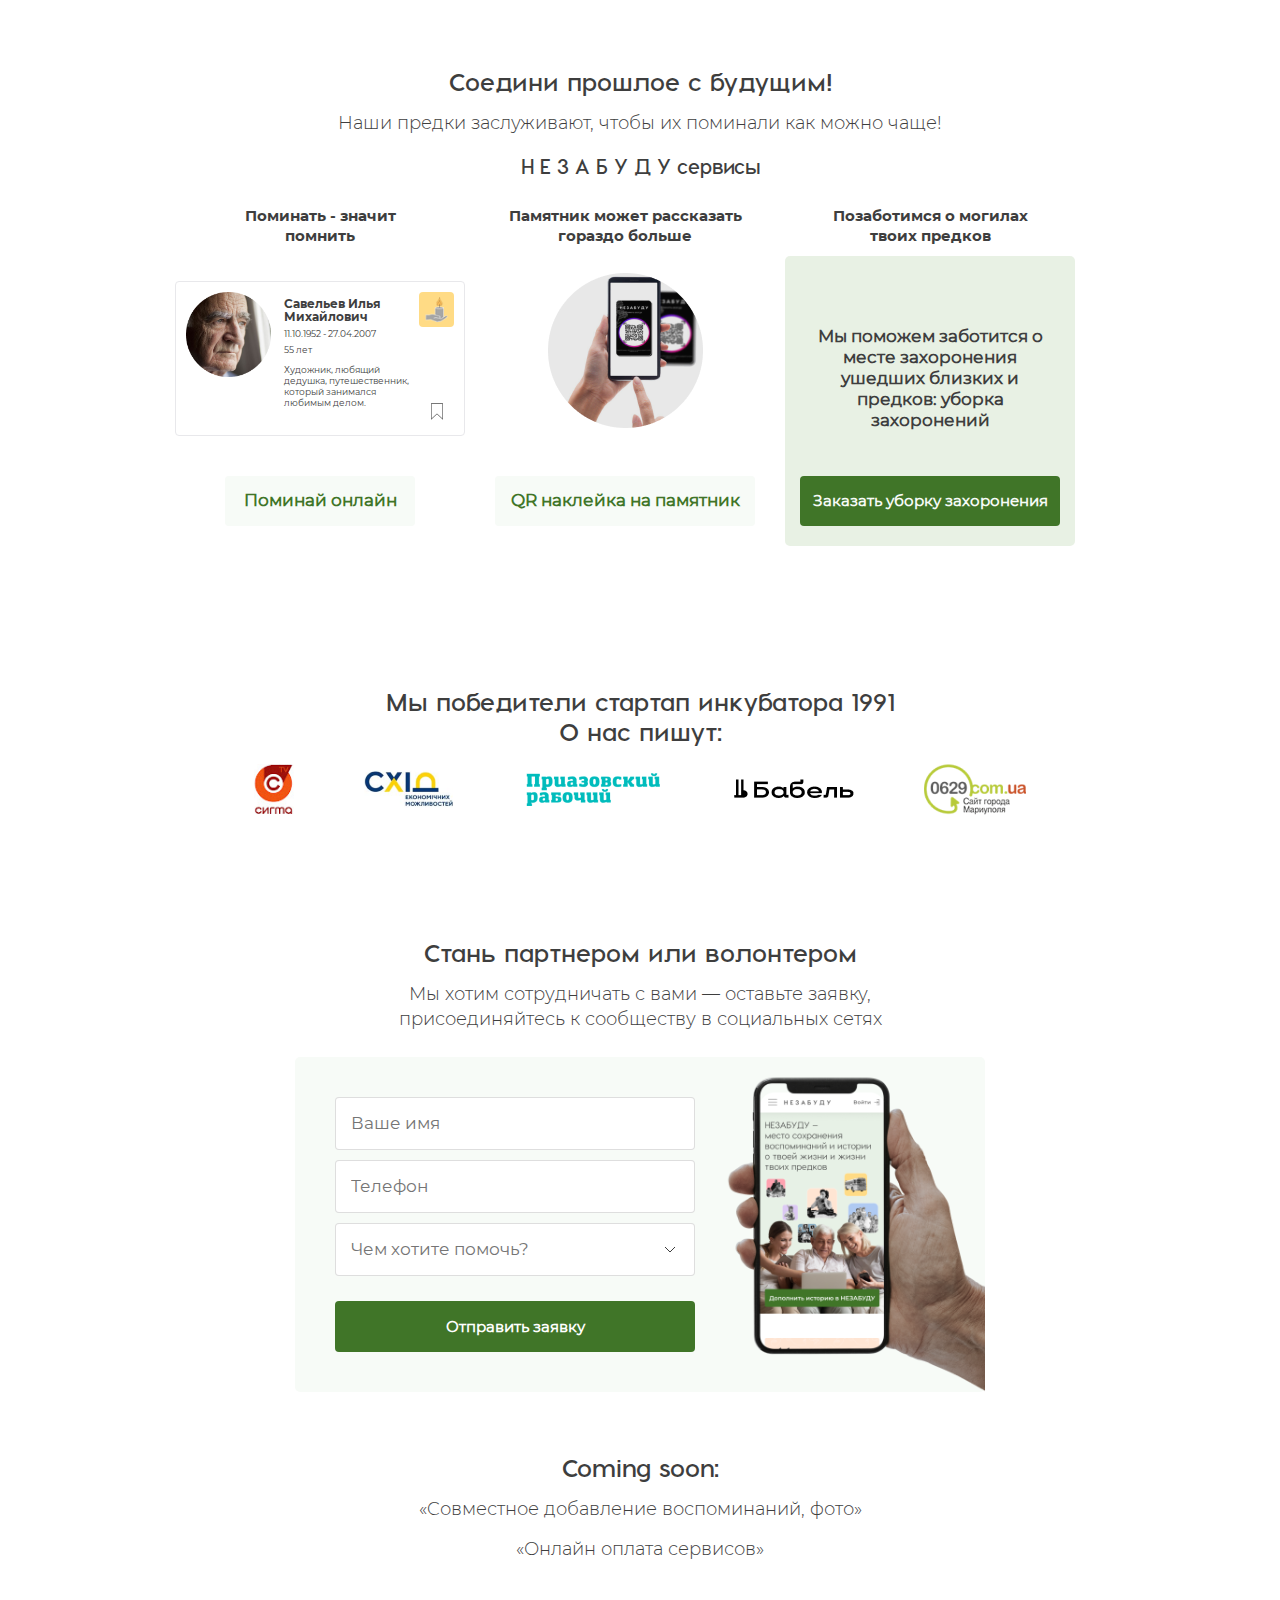
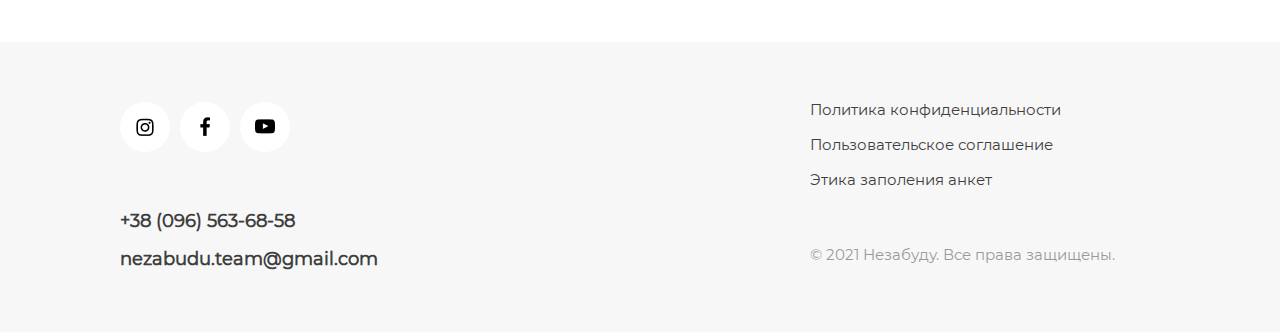
==== commit c3255478: "share" ====
--- a/index.html
+++ b/index.html
@@ -24,7 +24,7 @@
         <meta property="og:type"          content="website" />
         <meta property="og:title"         content="Это титулка" />
         <meta property="og:description"   content="Это описание" />
-        <meta property="og:image"         content="https://www.your-domain.com/path/image.jpg" />
+        <!-- <meta property="og:image"         content="https://cdn-4jqj4o6c.files-simplefileupload.com/static/blobs/proxy/eyJfcmFpbHMiOnsibWVzc2FnZSI6IkJBaHBBaTg5IiwiZXhwIjpudWxsLCJwdXIiOiJibG9iX2lkIn19--c8e8844537d0ab2fb64128d2270279457730c20b/IMG_6776.jpg" /> -->
         <script async defer crossorigin="anonymous" src="https://connect.facebook.net/ru_RU/sdk.js#xfbml=1&version=v12.0&appId=304280657773821&autoLogAppEvents=1" nonce="GFEcKAms"></script>
 
     </head>
@@ -32,14 +32,14 @@
         <div id="fb-root"></div>
         <div 
             class="fb-share-button" 
-
+            display="page"
             data-layout="button_count" 
             data-size="small" 
             style="top: 100px; z-index: 1000;">
-            <a target="_blank" href="https://www.facebook.com/sharer/sharer.php?u=https%3A%2F%2Fnezabudu.com%2F&amp;src=sdkpreparse" class="fb-xfbml-parse-ignore">Поделиться</a></div>
+            <a target="_blank" display="page" href="https://www.facebook.com/sharer/sharer.php?u=https%3A%2F%2Fnezabudu.com%2F&amp;src=sdkpreparse" class="fb-xfbml-parse-ignore">Поделиться</a></div>
 <header>
             <div id="header">
-                <div class="header-title">НЕЗАБУДУ</div>
+                <div class="header-title">НЕЗАБУДУ1</div>
                 <a href="">
                         <div id="login">
                         Войти
